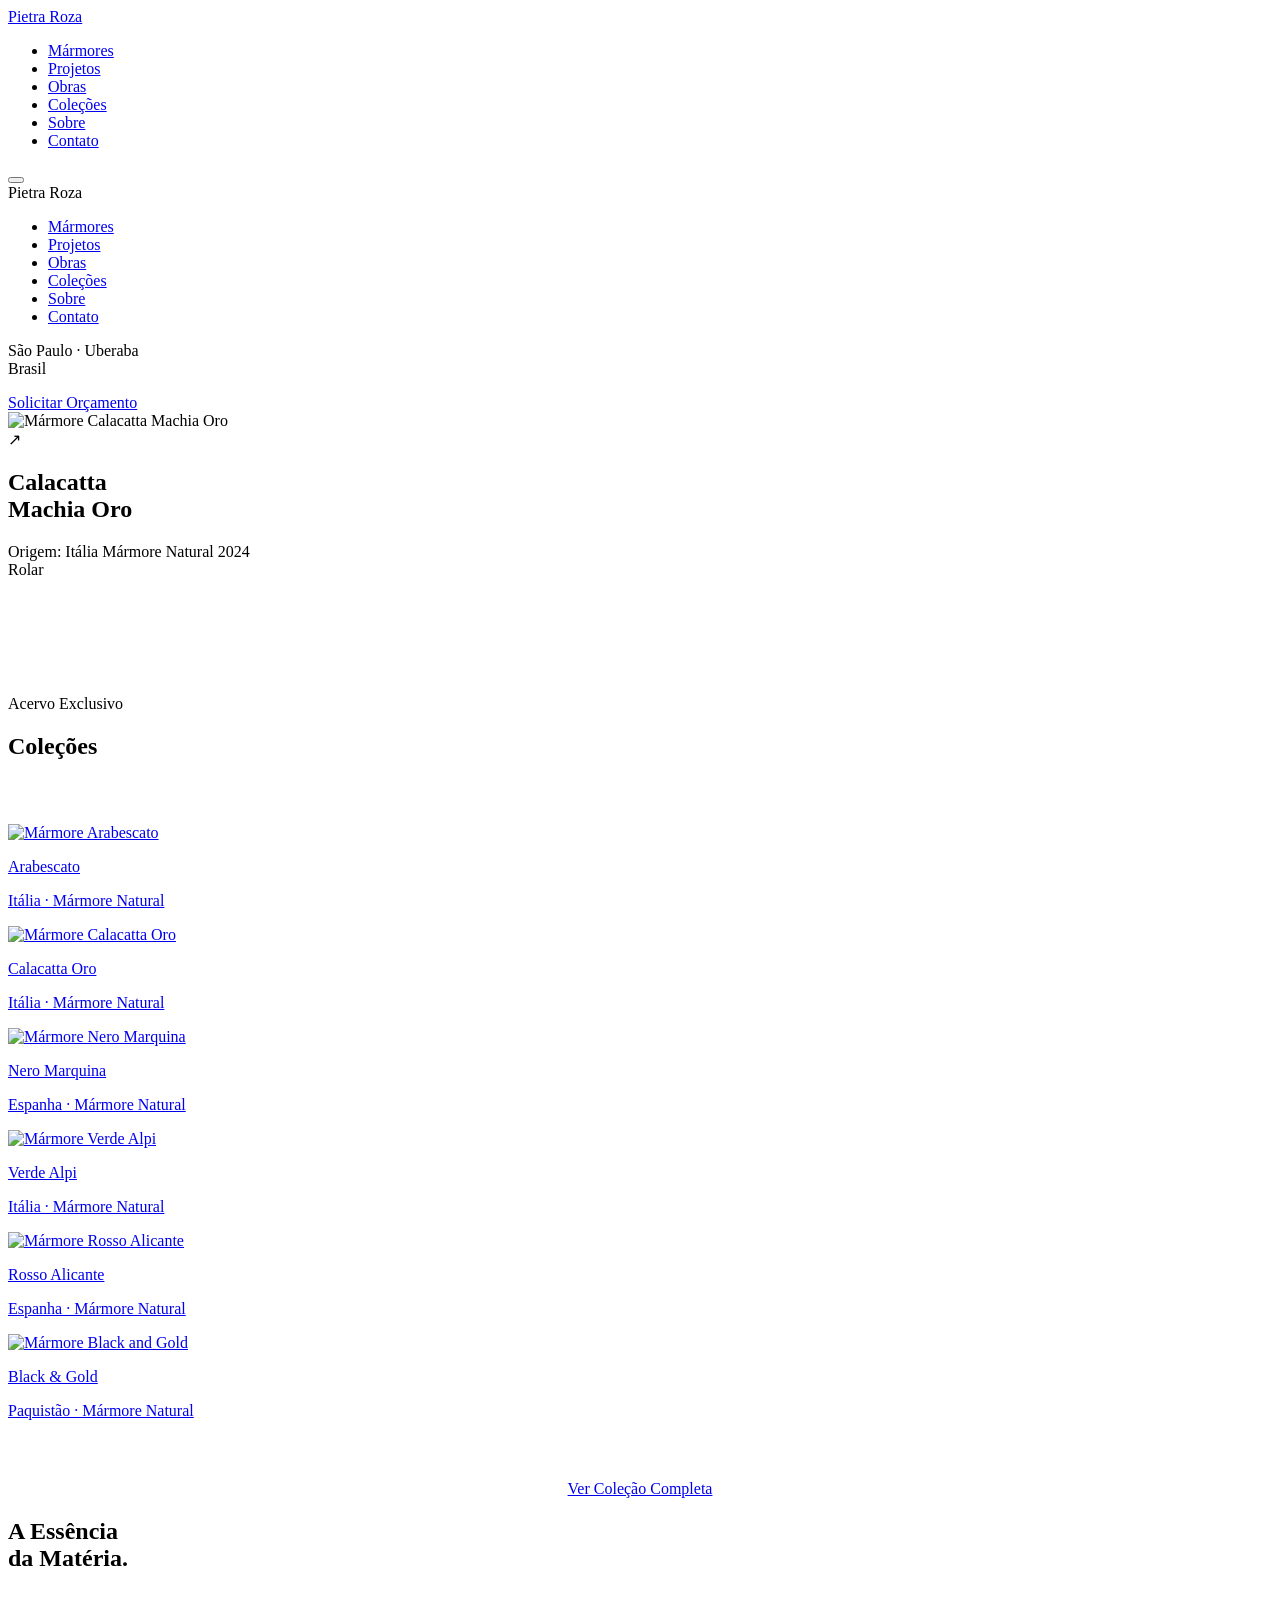
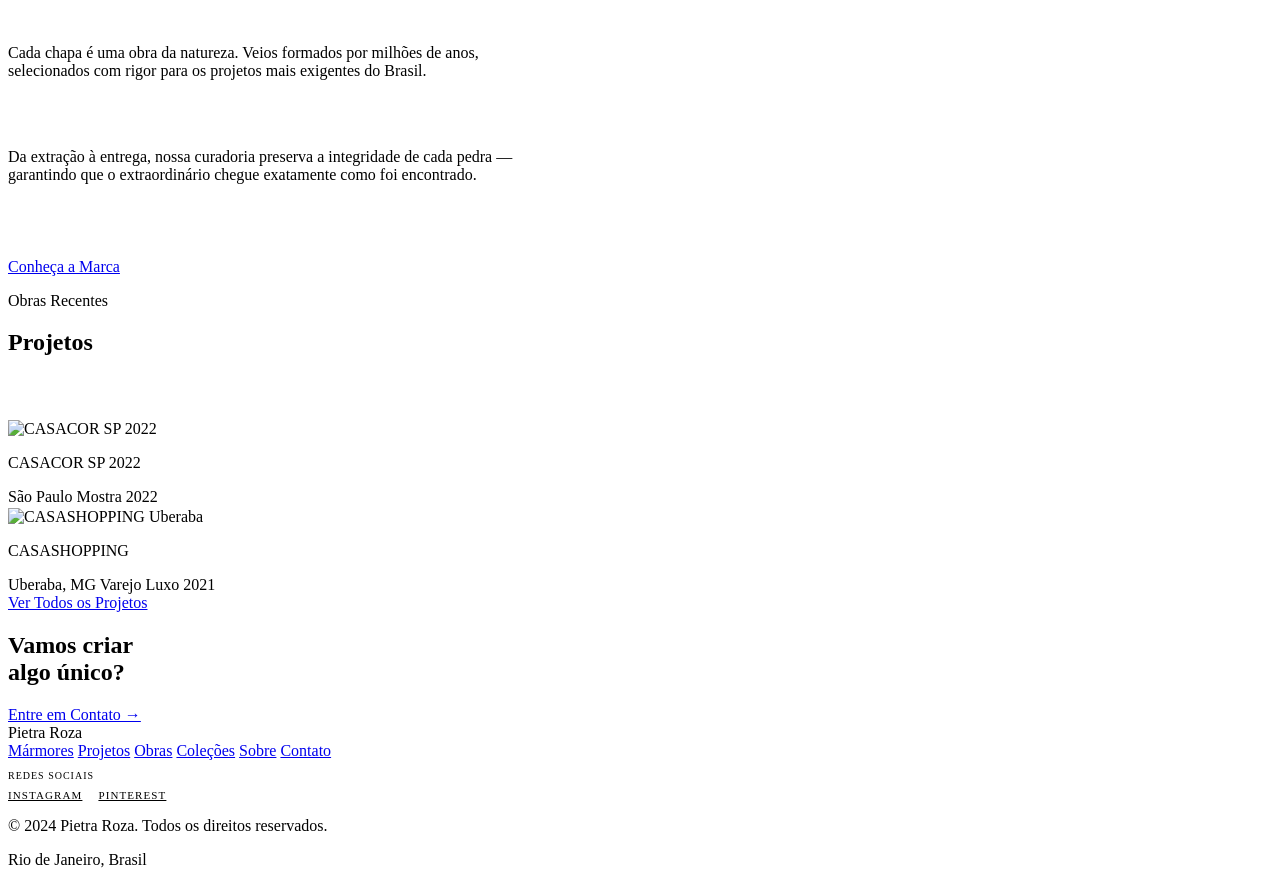
==== index.html @ 7c57fdf6 "Add files via upload" ====
<!DOCTYPE html>
<html lang="pt-BR">
<head>
  <meta charset="UTF-8">
  <meta name="viewport" content="width=device-width, initial-scale=1.0">
  <title>Pietra Roza — A Essência da Matéria</title>
  <meta name="description" content="Curadoria de mármores e pedras naturais de alto padrão para projetos arquitetônicos e de design de interiores.">
  <link rel="stylesheet" href="assets/css/style.css">
  <!-- Google Fonts -->
  <link rel="preconnect" href="https://fonts.googleapis.com">
  <link rel="preconnect" href="https://fonts.gstatic.com" crossorigin>
  <link href="https://fonts.googleapis.com/css2?family=Space+Grotesk:wght@300;400;500;600;700&family=Inter:wght@300;400;500;600&display=swap" rel="stylesheet">
</head>
<body>

<!-- Cursor personalizado -->
<div id="custom-cursor"></div>

<!-- Cortina de transição -->
<div id="page-curtain"></div>

<!-- ─── NAVEGAÇÃO ─── -->
<nav class="site-nav" id="main-nav">
  <a href="index.html" class="nav-logo" data-setting="site_name">Pietra Roza</a>
  <ul class="nav-links">
    <li><a href="galeria.html#marmores" class="active">Mármores</a></li>
    <li><a href="portfolio.html">Projetos</a></li>
    <li><a href="obras.html">Obras</a></li>
    <li><a href="galeria.html">Coleções</a></li>
    <li><a href="quem-somos.html">Sobre</a></li>
    <li><a href="contato.html">Contato</a></li>
  </ul>
  <button class="nav-toggle" aria-label="Menu"><span></span><span></span><span></span></button>
</nav>

<!-- Menu Mobile Lateral -->
<div class="mobile-menu-overlay"></div>
<div class="mobile-menu">
  <div class="mobile-menu-header"><span class="mobile-menu-logo" data-setting="site_name">Pietra Roza</span></div>
  <ul class="mobile-menu-links">
    <li><a href="material-category.html" class="active">Mármores</a></li>
    <li><a href="portfolio.html">Projetos</a></li>
    <li><a href="obras.html">Obras</a></li>
    <li><a href="galeria.html">Coleções</a></li>
    <li><a href="quem-somos.html">Sobre</a></li>
    <li><a href="contato.html">Contato</a></li>
  </ul>
  <div class="mobile-menu-accent"></div>
  <div class="mobile-menu-footer">
    <p>São Paulo · Uberaba<br>Brasil</p>
    <a href="contato.html" class="mobile-menu-cta">Solicitar Orçamento</a>
  </div>
</div>

<main>

  <!-- ─── HERO FULLSCREEN ─── -->
  <section class="hero-fullscreen">
    <div class="hero-bg">
      <img
        src="assets/img/home/calacatta oro.jpg"
        alt="Mármore Calacatta Machia Oro"
        loading="eager"
      >
    </div>

    <!-- Card flutuante estilo Mersi -->
    <div class="hero-project-card">
      <span class="hero-card-arrow">↗</span>
      <h1 class="hero-card-title" data-setting="hero_title">Calacatta<br>Machia Oro</h1>
      <div class="hero-card-meta">
        <span data-setting="hero_subtitle">Origem: Itália</span>
        <span>Mármore Natural</span>
        <span>2024</span>
      </div>
    </div>

    <div class="hero-scroll-hint">Rolar</div>
  </section>

  <!-- ─── SEÇÃO COLEÇÕES (Grid) ─── -->
  <section class="section" style="padding-top: 100px;">
    <div class="reveal">
      <p class="section-label">Acervo Exclusivo</p>
    </div>
    <h2 class="section-title reveal" data-delay="0.05">Coleções</h2>

    <div class="products-grid" style="margin-top: 64px;">

      <!-- Produto 1 -->
      <a href="material-category.html" class="product-card reveal" data-delay="0.1">
        <div class="product-card-img reveal-img">
          <img src="assets/img/home/Arabescato.webp" alt="Mármore Arabescato">
        </div>
        <div class="product-card-info">
          <p class="product-card-name">Arabescato</p>
          <p class="product-card-origin">Itália · Mármore Natural</p>
        </div>
      </a>

      <!-- Produto 2 -->
      <a href="material-category.html" class="product-card reveal" data-delay="0.2">
        <div class="product-card-img reveal-img">
          <img src="assets/img/home/calacatta oro.jpg" alt="Mármore Calacatta Oro">
        </div>
        <div class="product-card-info">
          <p class="product-card-name">Calacatta Oro</p>
          <p class="product-card-origin">Itália · Mármore Natural</p>
        </div>
      </a>

      <!-- Produto 3 -->
      <a href="material-category.html" class="product-card reveal" data-delay="0.3">
        <div class="product-card-img reveal-img">
          <img src="assets/img/home/NERO MARQUINA.jpg" alt="Mármore Nero Marquina">
        </div>
        <div class="product-card-info">
          <p class="product-card-name">Nero Marquina</p>
          <p class="product-card-origin">Espanha · Mármore Natural</p>
        </div>
      </a>

      <!-- Produto 4 -->
      <a href="material-category.html" class="product-card reveal" data-delay="0.1">
        <div class="product-card-img reveal-img">
          <img src="assets/img/home/verde alpi.jpg" alt="Mármore Verde Alpi">
        </div>
        <div class="product-card-info">
          <p class="product-card-name">Verde Alpi</p>
          <p class="product-card-origin">Itália · Mármore Natural</p>
        </div>
      </a>

      <!-- Produto 5 -->
      <a href="material-category.html" class="product-card reveal" data-delay="0.2">
        <div class="product-card-img reveal-img">
          <img src="assets/img/home/rosso alicante.webp" alt="Mármore Rosso Alicante">
        </div>
        <div class="product-card-info">
          <p class="product-card-name">Rosso Alicante</p>
          <p class="product-card-origin">Espanha · Mármore Natural</p>
        </div>
      </a>

      <!-- Produto 6 -->
      <a href="material-category.html" class="product-card reveal" data-delay="0.3">
        <div class="product-card-img reveal-img">
          <img src="assets/img/home/black & gold.jpg" alt="Mármore Black and Gold">
        </div>
        <div class="product-card-info">
          <p class="product-card-name">Black & Gold</p>
          <p class="product-card-origin">Paquistão · Mármore Natural</p>
        </div>
      </a>

    </div>

    <!-- Ver todos -->
    <div style="margin-top: 60px; text-align: center;" class="reveal">
      <a href="material-category.html" class="btn-outline">Ver Coleção Completa</a>
    </div>
  </section>

  <!-- ─── SEÇÃO EDITORIAL ─── -->
  <section class="editorial-section">
    <div class="reveal">
      <h2 class="editorial-headline">A Essência<br>da Matéria.</h2>
    </div>
    <div class="reveal d-2">
      <div class="editorial-body" data-setting="about_text" style="white-space: pre-line;">
        <p>
          Cada chapa é uma obra da natureza. Veios formados por milhões de anos,
          selecionados com rigor para os projetos mais exigentes do Brasil.
        </p>
        <p>
          Da extração à entrega, nossa curadoria preserva a integridade de cada pedra —
          garantindo que o extraordinário chegue exatamente como foi encontrado.
        </p>
      </div>
      <a href="quem-somos.html" class="btn-terracota" style="margin-top: 40px; display: inline-block;">Conheça a Marca</a>
    </div>
  </section>

  <!-- ─── PROJETOS RECENTES ─── -->
  <section class="section" style="padding-bottom: 0;">
    <div class="reveal">
      <p class="section-label">Obras Recentes</p>
    </div>
    <h2 class="section-title reveal" style="margin-bottom: 64px;" data-delay="0.05">Projetos</h2>
  </section>

  <!-- Projeto 1 — CASACOR -->
  <div class="project-list-item reveal">
    <div class="project-img-wrap">
      <img
        src="https://images.unsplash.com/photo-1600607687939-ce8a6c25118c?w=1400&q=85&fit=crop"
        alt="CASACOR SP 2022"
        style="aspect-ratio: 16/9; width: 100%; object-fit: cover;"
      >
      <div class="project-info-card">
        <p class="proj-name">CASACOR SP 2022</p>
        <div class="proj-meta">
          <span>São Paulo</span>
          <span>Mostra</span>
          <span>2022</span>
        </div>
      </div>
    </div>
  </div>

  <!-- Projeto 2 - CASASHOPPING -->
  <div class="project-list-item reveal" style="margin-top: 2px;">
    <div class="project-img-wrap">
      <img
        src="https://images.unsplash.com/photo-1600566752355-35792bedcfea?w=1400&q=85&fit=crop"
        alt="CASASHOPPING Uberaba"
        style="aspect-ratio: 16/9; width: 100%; object-fit: cover;"
      >
      <div class="project-info-card" style="left: auto; right: 40px;">
        <p class="proj-name">CASASHOPPING</p>
        <div class="proj-meta">
          <span>Uberaba, MG</span>
          <span>Varejo Luxo</span>
          <span>2021</span>
        </div>
      </div>
    </div>
  </div>

  <div style="padding: 60px var(--gutter);" class="reveal">
    <a href="portfolio.html" class="btn-outline">Ver Todos os Projetos</a>
  </div>

  <!-- ─── CTA FINAL ─── -->
  <section class="cta-section">
    <h2 class="cta-title">Vamos criar<br>algo único?</h2>
    <a href="contato.html" class="cta-link">Entre em Contato →</a>
  </section>

</main>

<!-- ─── RODAPÉ ─── -->
<footer class="site-footer">
  <div class="footer-inner">
    <div class="footer-logo" data-setting="site_name">Pietra Roza</div>
    <nav class="footer-nav">
      <a href="galeria.html#marmores">Mármores</a>
      <a href="portfolio.html">Projetos</a>
      <a href="obras.html">Obras</a>
      <a href="galeria.html">Coleções</a>
      <a href="quem-somos.html">Sobre</a>
      <a href="contato.html">Contato</a>
    </nav>
    <div>
      <p style="font-size:10px; letter-spacing:0.1em; text-transform:uppercase; color: var(--text-secondary); margin-bottom: 8px;">Redes Sociais</p>
      <div style="display:flex; gap: 16px;">
        <a href="#" style="font-size:11px; text-transform:uppercase; letter-spacing:0.1em; color: var(--text-secondary);">Instagram</a>
        <a href="#" style="font-size:11px; text-transform:uppercase; letter-spacing:0.1em; color: var(--text-secondary);">Pinterest</a>
      </div>
    </div>
  </div>
  <div class="footer-bottom">
    <p class="footer-copy">© 2024 <span data-setting="site_name">Pietra Roza</span>. <span data-setting="footer_text">Todos os direitos reservados.</span></p>
    <p class="footer-copy" data-setting="address">Rio de Janeiro, Brasil</p>
  </div>
</footer>

<!-- CDN Scripts -->
<script src="https://unpkg.com/lenis@1.1.18/dist/lenis.min.js"></script>
<script src="https://unpkg.com/gsap@3.12.5/dist/gsap.min.js"></script>
<script src="https://unpkg.com/gsap@3.12.5/dist/ScrollTrigger.min.js"></script>
<script src="https://unpkg.com/split-type"></script>
<script src="assets/js/main.js"></script>
<script type="module" src="assets/js/settings.js"></script>
</body>
</html>
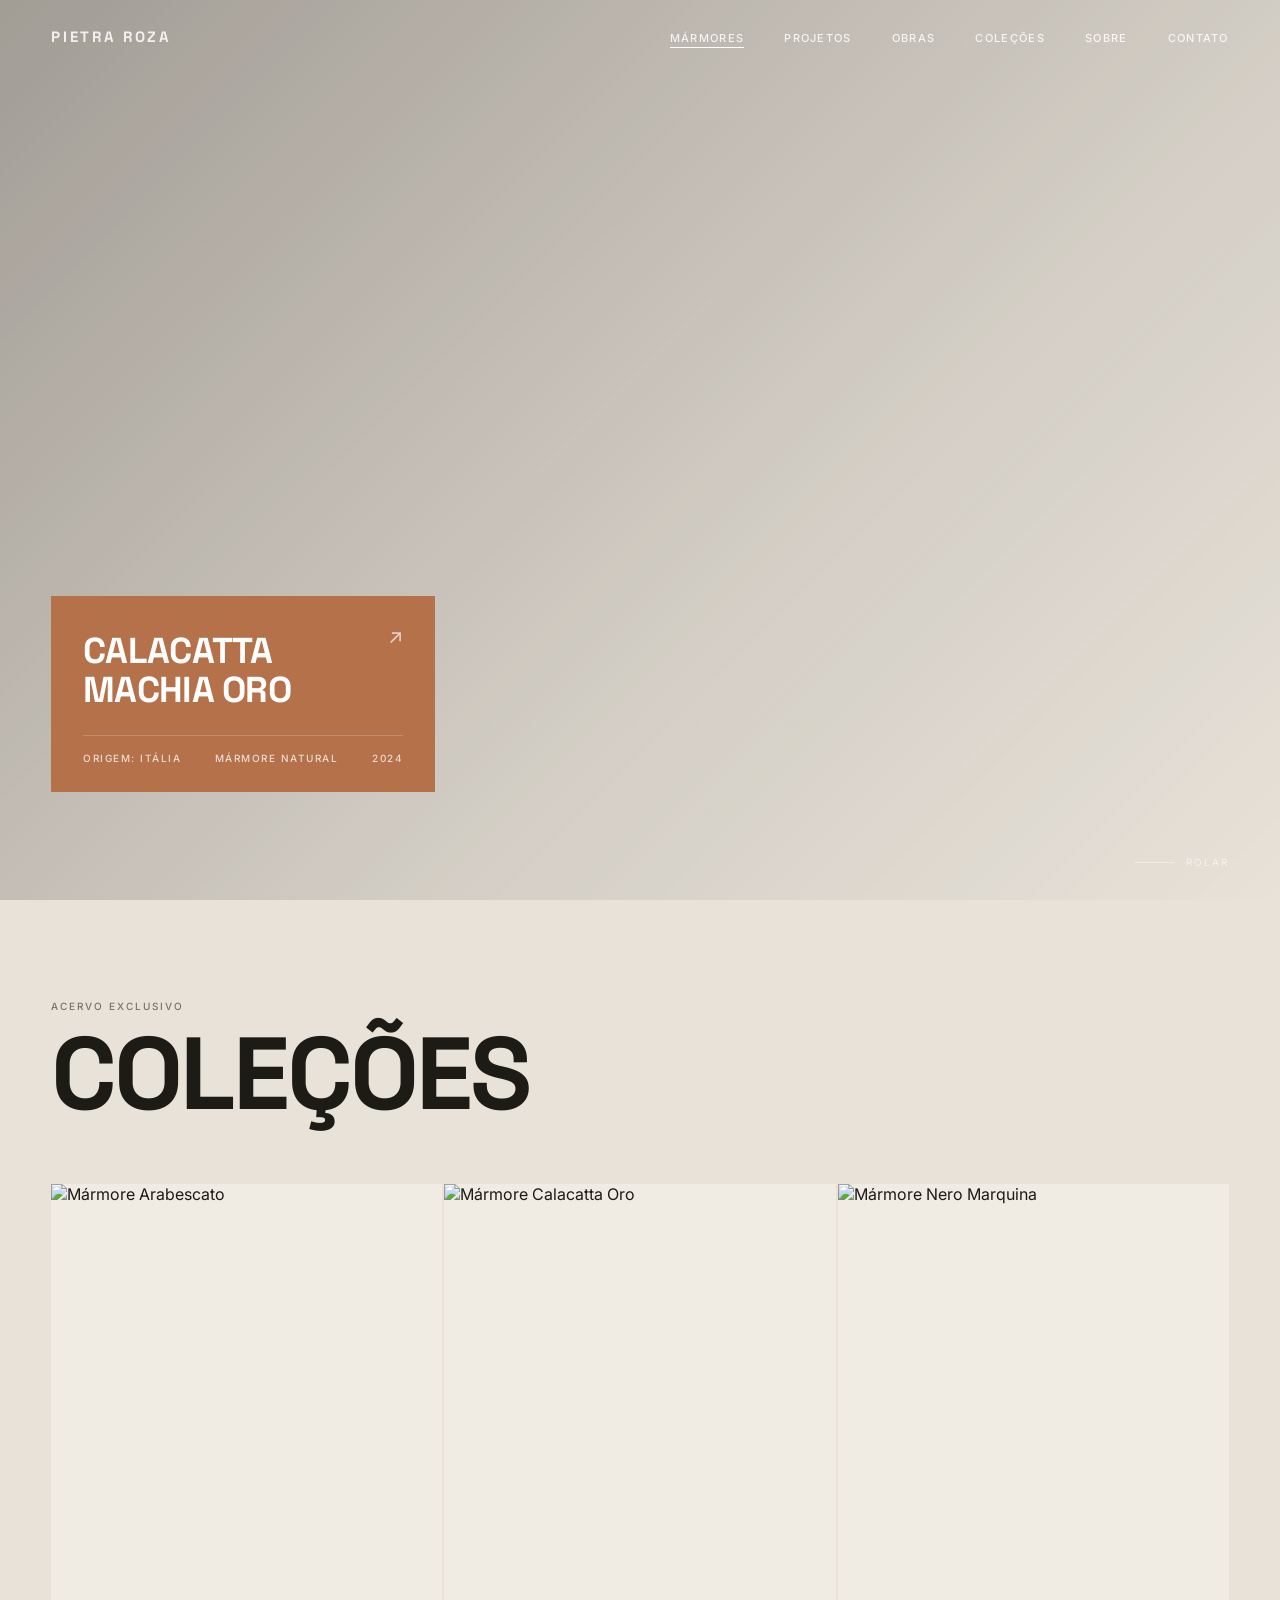
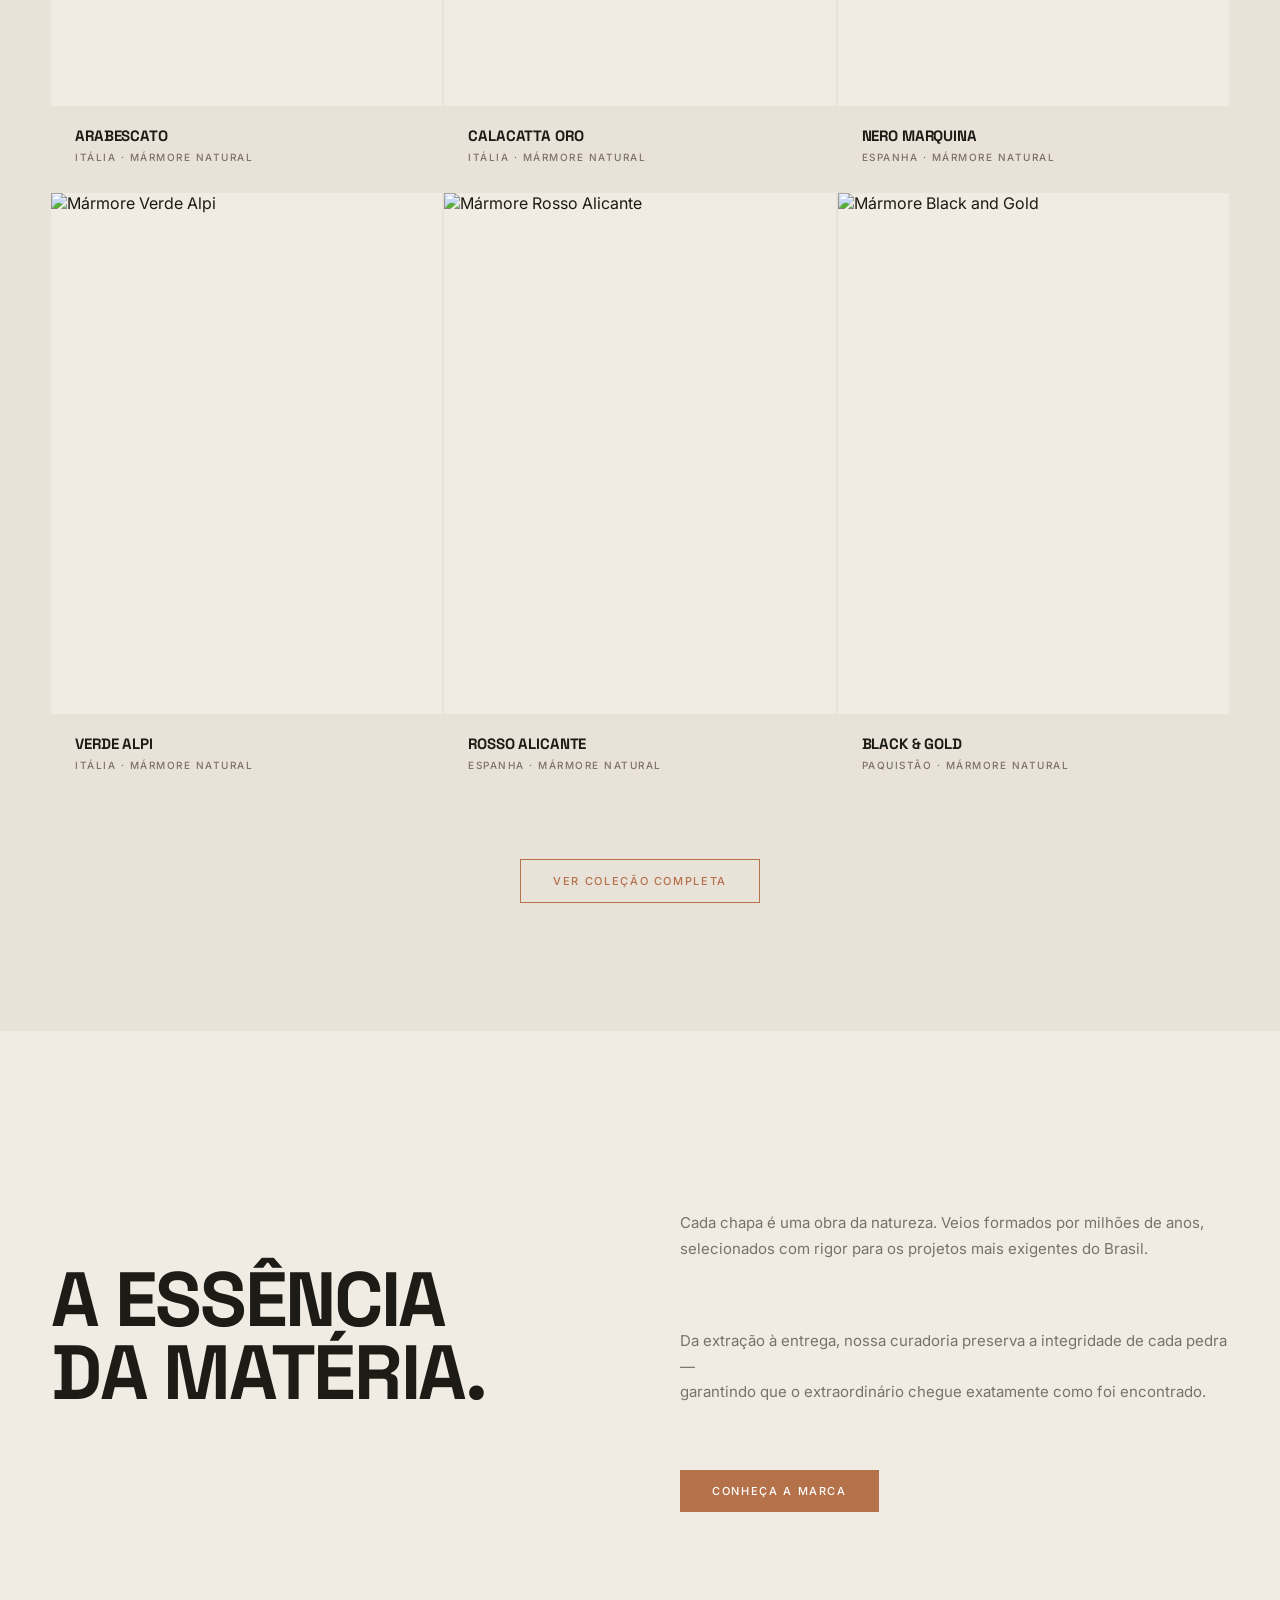
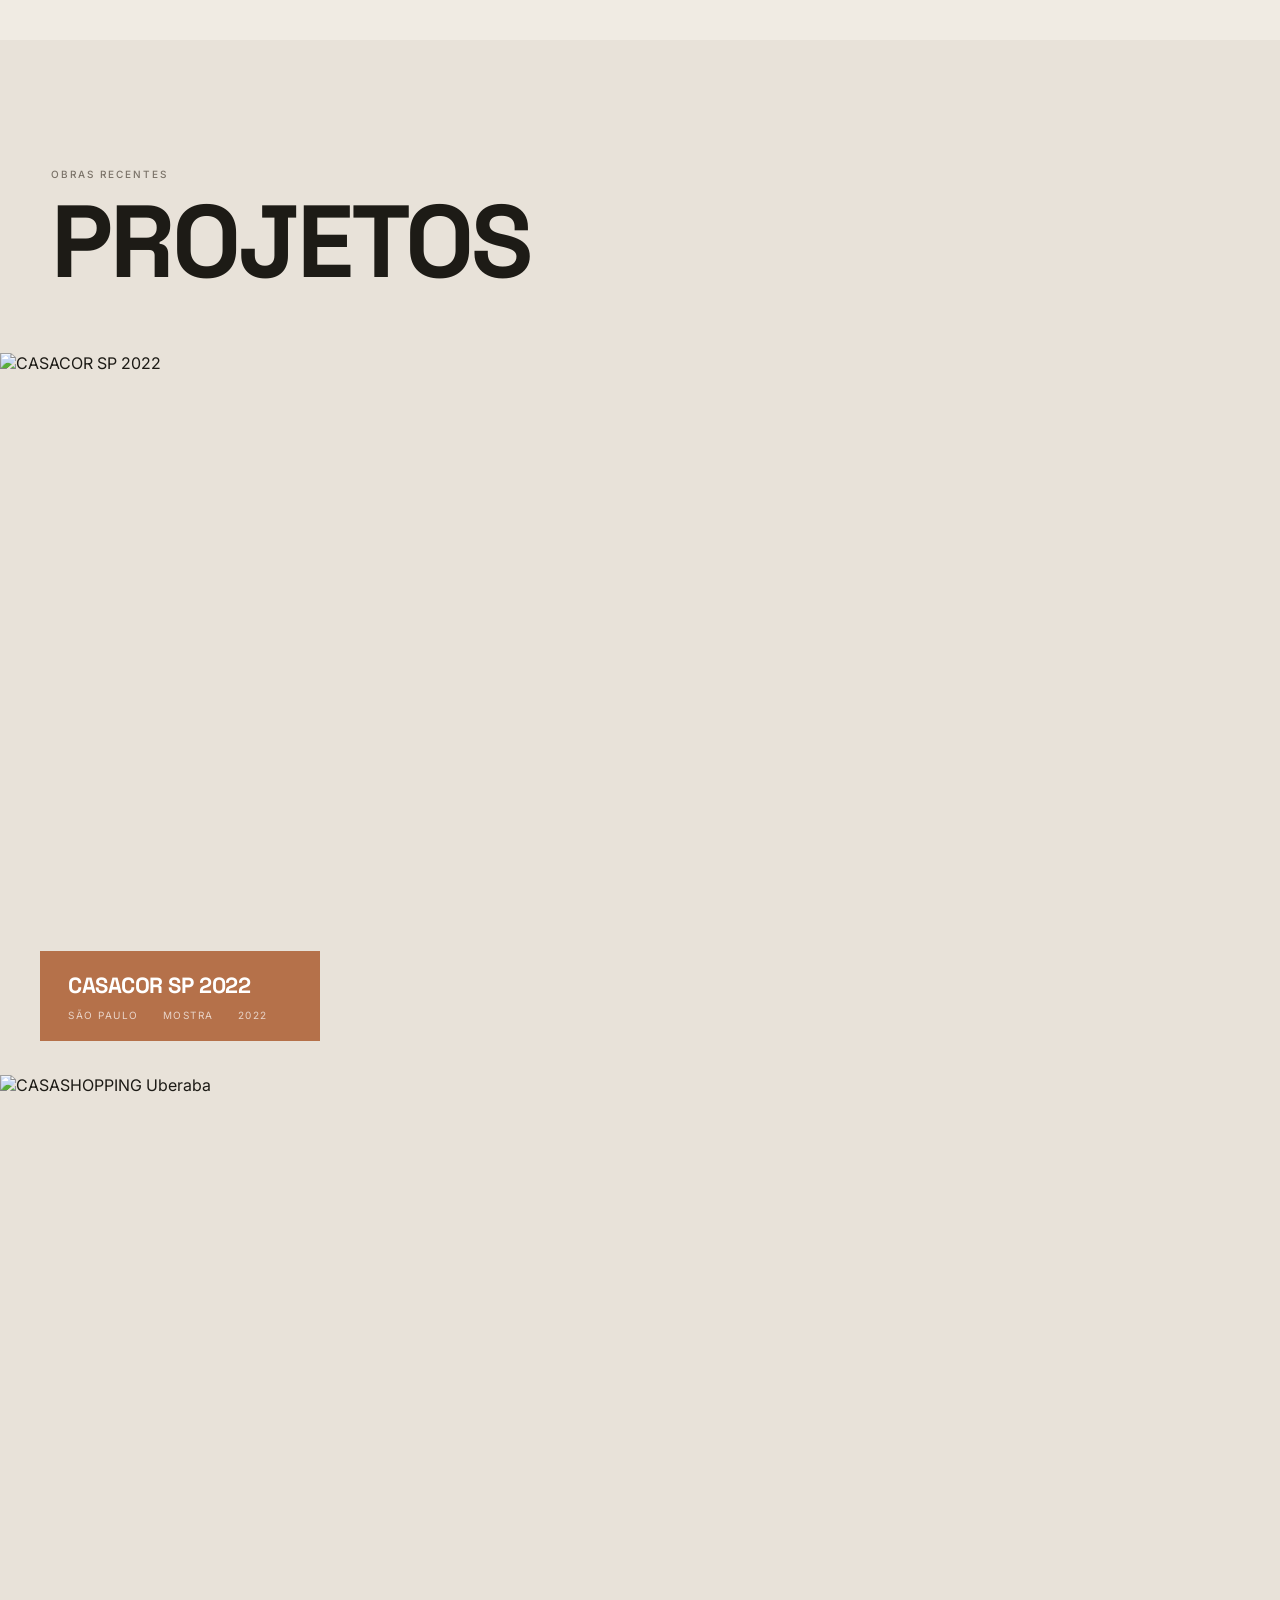
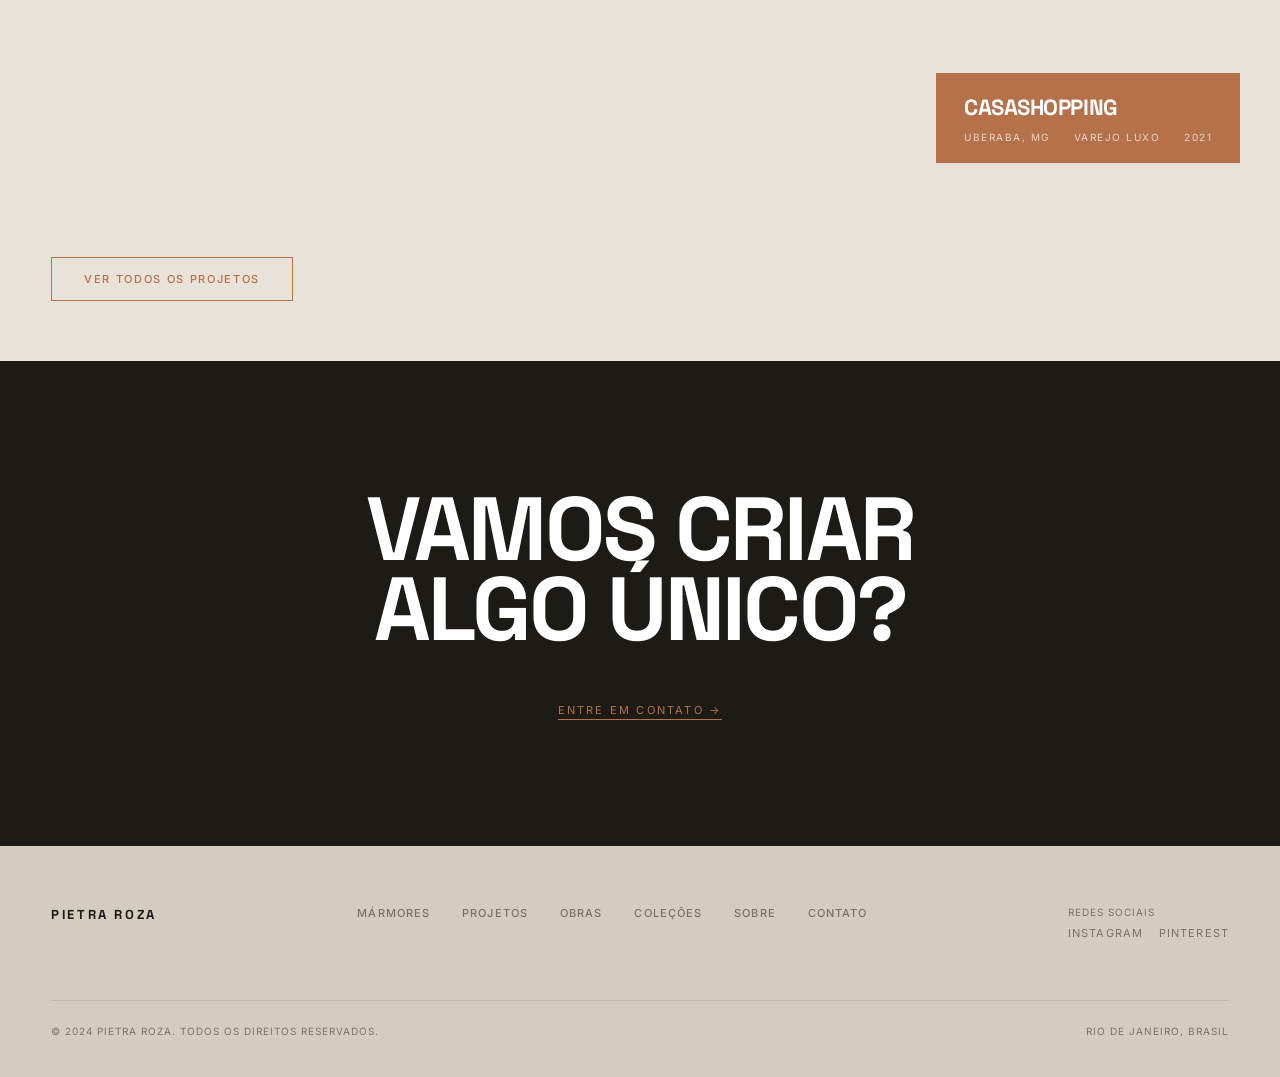
==== commit b550bcc6: "Update index.html" ====
--- a/index.html
+++ b/index.html
@@ -1,277 +1,277 @@
-<!DOCTYPE html>
-<html lang="pt-BR">
-<head>
-  <meta charset="UTF-8">
-  <meta name="viewport" content="width=device-width, initial-scale=1.0">
-  <title>Pietra Roza — A Essência da Matéria</title>
-  <meta name="description" content="Curadoria de mármores e pedras naturais de alto padrão para projetos arquitetônicos e de design de interiores.">
-  <link rel="stylesheet" href="assets/css/style.css">
-  <!-- Google Fonts -->
-  <link rel="preconnect" href="https://fonts.googleapis.com">
-  <link rel="preconnect" href="https://fonts.gstatic.com" crossorigin>
-  <link href="https://fonts.googleapis.com/css2?family=Space+Grotesk:wght@300;400;500;600;700&family=Inter:wght@300;400;500;600&display=swap" rel="stylesheet">
-</head>
-<body>
-
-<!-- Cursor personalizado -->
-<div id="custom-cursor"></div>
-
-<!-- Cortina de transição -->
-<div id="page-curtain"></div>
-
-<!-- ─── NAVEGAÇÃO ─── -->
-<nav class="site-nav" id="main-nav">
-  <a href="index.html" class="nav-logo" data-setting="site_name">Pietra Roza</a>
-  <ul class="nav-links">
-    <li><a href="galeria.html#marmores" class="active">Mármores</a></li>
-    <li><a href="portfolio.html">Projetos</a></li>
-    <li><a href="obras.html">Obras</a></li>
-    <li><a href="galeria.html">Coleções</a></li>
-    <li><a href="quem-somos.html">Sobre</a></li>
-    <li><a href="contato.html">Contato</a></li>
-  </ul>
-  <button class="nav-toggle" aria-label="Menu"><span></span><span></span><span></span></button>
-</nav>
-
-<!-- Menu Mobile Lateral -->
-<div class="mobile-menu-overlay"></div>
-<div class="mobile-menu">
-  <div class="mobile-menu-header"><span class="mobile-menu-logo" data-setting="site_name">Pietra Roza</span></div>
-  <ul class="mobile-menu-links">
-    <li><a href="material-category.html" class="active">Mármores</a></li>
-    <li><a href="portfolio.html">Projetos</a></li>
-    <li><a href="obras.html">Obras</a></li>
-    <li><a href="galeria.html">Coleções</a></li>
-    <li><a href="quem-somos.html">Sobre</a></li>
-    <li><a href="contato.html">Contato</a></li>
-  </ul>
-  <div class="mobile-menu-accent"></div>
-  <div class="mobile-menu-footer">
-    <p>São Paulo · Uberaba<br>Brasil</p>
-    <a href="contato.html" class="mobile-menu-cta">Solicitar Orçamento</a>
-  </div>
-</div>
-
-<main>
-
-  <!-- ─── HERO FULLSCREEN ─── -->
-  <section class="hero-fullscreen">
-    <div class="hero-bg">
-      <img
-        src="assets/img/home/calacatta oro.jpg"
-        alt="Mármore Calacatta Machia Oro"
-        loading="eager"
-      >
-    </div>
-
-    <!-- Card flutuante estilo Mersi -->
-    <div class="hero-project-card">
-      <span class="hero-card-arrow">↗</span>
-      <h1 class="hero-card-title" data-setting="hero_title">Calacatta<br>Machia Oro</h1>
-      <div class="hero-card-meta">
-        <span data-setting="hero_subtitle">Origem: Itália</span>
-        <span>Mármore Natural</span>
-        <span>2024</span>
-      </div>
-    </div>
-
-    <div class="hero-scroll-hint">Rolar</div>
-  </section>
-
-  <!-- ─── SEÇÃO COLEÇÕES (Grid) ─── -->
-  <section class="section" style="padding-top: 100px;">
-    <div class="reveal">
-      <p class="section-label">Acervo Exclusivo</p>
-    </div>
-    <h2 class="section-title reveal" data-delay="0.05">Coleções</h2>
-
-    <div class="products-grid" style="margin-top: 64px;">
-
-      <!-- Produto 1 -->
-      <a href="material-category.html" class="product-card reveal" data-delay="0.1">
-        <div class="product-card-img reveal-img">
-          <img src="assets/img/home/Arabescato.webp" alt="Mármore Arabescato">
-        </div>
-        <div class="product-card-info">
-          <p class="product-card-name">Arabescato</p>
-          <p class="product-card-origin">Itália · Mármore Natural</p>
-        </div>
-      </a>
-
-      <!-- Produto 2 -->
-      <a href="material-category.html" class="product-card reveal" data-delay="0.2">
-        <div class="product-card-img reveal-img">
-          <img src="assets/img/home/calacatta oro.jpg" alt="Mármore Calacatta Oro">
-        </div>
-        <div class="product-card-info">
-          <p class="product-card-name">Calacatta Oro</p>
-          <p class="product-card-origin">Itália · Mármore Natural</p>
-        </div>
-      </a>
-
-      <!-- Produto 3 -->
-      <a href="material-category.html" class="product-card reveal" data-delay="0.3">
-        <div class="product-card-img reveal-img">
-          <img src="assets/img/home/NERO MARQUINA.jpg" alt="Mármore Nero Marquina">
-        </div>
-        <div class="product-card-info">
-          <p class="product-card-name">Nero Marquina</p>
-          <p class="product-card-origin">Espanha · Mármore Natural</p>
-        </div>
-      </a>
-
-      <!-- Produto 4 -->
-      <a href="material-category.html" class="product-card reveal" data-delay="0.1">
-        <div class="product-card-img reveal-img">
-          <img src="assets/img/home/verde alpi.jpg" alt="Mármore Verde Alpi">
-        </div>
-        <div class="product-card-info">
-          <p class="product-card-name">Verde Alpi</p>
-          <p class="product-card-origin">Itália · Mármore Natural</p>
-        </div>
-      </a>
-
-      <!-- Produto 5 -->
-      <a href="material-category.html" class="product-card reveal" data-delay="0.2">
-        <div class="product-card-img reveal-img">
-          <img src="assets/img/home/rosso alicante.webp" alt="Mármore Rosso Alicante">
-        </div>
-        <div class="product-card-info">
-          <p class="product-card-name">Rosso Alicante</p>
-          <p class="product-card-origin">Espanha · Mármore Natural</p>
-        </div>
-      </a>
-
-      <!-- Produto 6 -->
-      <a href="material-category.html" class="product-card reveal" data-delay="0.3">
-        <div class="product-card-img reveal-img">
-          <img src="assets/img/home/black & gold.jpg" alt="Mármore Black and Gold">
-        </div>
-        <div class="product-card-info">
-          <p class="product-card-name">Black & Gold</p>
-          <p class="product-card-origin">Paquistão · Mármore Natural</p>
-        </div>
-      </a>
-
-    </div>
-
-    <!-- Ver todos -->
-    <div style="margin-top: 60px; text-align: center;" class="reveal">
-      <a href="material-category.html" class="btn-outline">Ver Coleção Completa</a>
-    </div>
-  </section>
-
-  <!-- ─── SEÇÃO EDITORIAL ─── -->
-  <section class="editorial-section">
-    <div class="reveal">
-      <h2 class="editorial-headline">A Essência<br>da Matéria.</h2>
-    </div>
-    <div class="reveal d-2">
-      <div class="editorial-body" data-setting="about_text" style="white-space: pre-line;">
-        <p>
-          Cada chapa é uma obra da natureza. Veios formados por milhões de anos,
-          selecionados com rigor para os projetos mais exigentes do Brasil.
-        </p>
-        <p>
-          Da extração à entrega, nossa curadoria preserva a integridade de cada pedra —
-          garantindo que o extraordinário chegue exatamente como foi encontrado.
-        </p>
-      </div>
-      <a href="quem-somos.html" class="btn-terracota" style="margin-top: 40px; display: inline-block;">Conheça a Marca</a>
-    </div>
-  </section>
-
-  <!-- ─── PROJETOS RECENTES ─── -->
-  <section class="section" style="padding-bottom: 0;">
-    <div class="reveal">
-      <p class="section-label">Obras Recentes</p>
-    </div>
-    <h2 class="section-title reveal" style="margin-bottom: 64px;" data-delay="0.05">Projetos</h2>
-  </section>
-
-  <!-- Projeto 1 — CASACOR -->
-  <div class="project-list-item reveal">
-    <div class="project-img-wrap">
-      <img
-        src="https://images.unsplash.com/photo-1600607687939-ce8a6c25118c?w=1400&q=85&fit=crop"
-        alt="CASACOR SP 2022"
-        style="aspect-ratio: 16/9; width: 100%; object-fit: cover;"
-      >
-      <div class="project-info-card">
-        <p class="proj-name">CASACOR SP 2022</p>
-        <div class="proj-meta">
-          <span>São Paulo</span>
-          <span>Mostra</span>
-          <span>2022</span>
-        </div>
-      </div>
-    </div>
-  </div>
-
-  <!-- Projeto 2 - CASASHOPPING -->
-  <div class="project-list-item reveal" style="margin-top: 2px;">
-    <div class="project-img-wrap">
-      <img
-        src="https://images.unsplash.com/photo-1600566752355-35792bedcfea?w=1400&q=85&fit=crop"
-        alt="CASASHOPPING Uberaba"
-        style="aspect-ratio: 16/9; width: 100%; object-fit: cover;"
-      >
-      <div class="project-info-card" style="left: auto; right: 40px;">
-        <p class="proj-name">CASASHOPPING</p>
-        <div class="proj-meta">
-          <span>Uberaba, MG</span>
-          <span>Varejo Luxo</span>
-          <span>2021</span>
-        </div>
-      </div>
-    </div>
-  </div>
-
-  <div style="padding: 60px var(--gutter);" class="reveal">
-    <a href="portfolio.html" class="btn-outline">Ver Todos os Projetos</a>
-  </div>
-
-  <!-- ─── CTA FINAL ─── -->
-  <section class="cta-section">
-    <h2 class="cta-title">Vamos criar<br>algo único?</h2>
-    <a href="contato.html" class="cta-link">Entre em Contato →</a>
-  </section>
-
-</main>
-
-<!-- ─── RODAPÉ ─── -->
-<footer class="site-footer">
-  <div class="footer-inner">
-    <div class="footer-logo" data-setting="site_name">Pietra Roza</div>
-    <nav class="footer-nav">
-      <a href="galeria.html#marmores">Mármores</a>
-      <a href="portfolio.html">Projetos</a>
-      <a href="obras.html">Obras</a>
-      <a href="galeria.html">Coleções</a>
-      <a href="quem-somos.html">Sobre</a>
-      <a href="contato.html">Contato</a>
-    </nav>
-    <div>
-      <p style="font-size:10px; letter-spacing:0.1em; text-transform:uppercase; color: var(--text-secondary); margin-bottom: 8px;">Redes Sociais</p>
-      <div style="display:flex; gap: 16px;">
-        <a href="#" style="font-size:11px; text-transform:uppercase; letter-spacing:0.1em; color: var(--text-secondary);">Instagram</a>
-        <a href="#" style="font-size:11px; text-transform:uppercase; letter-spacing:0.1em; color: var(--text-secondary);">Pinterest</a>
-      </div>
-    </div>
-  </div>
-  <div class="footer-bottom">
-    <p class="footer-copy">© 2024 <span data-setting="site_name">Pietra Roza</span>. <span data-setting="footer_text">Todos os direitos reservados.</span></p>
-    <p class="footer-copy" data-setting="address">Rio de Janeiro, Brasil</p>
-  </div>
-</footer>
-
-<!-- CDN Scripts -->
-<script src="https://unpkg.com/lenis@1.1.18/dist/lenis.min.js"></script>
-<script src="https://unpkg.com/gsap@3.12.5/dist/gsap.min.js"></script>
-<script src="https://unpkg.com/gsap@3.12.5/dist/ScrollTrigger.min.js"></script>
-<script src="https://unpkg.com/split-type"></script>
-<script src="assets/js/main.js"></script>
-<script type="module" src="assets/js/settings.js"></script>
-</body>
-</html>
-
+<!DOCTYPE html>
+<html lang="pt-BR">
+<head>
+  <meta charset="UTF-8">
+  <meta name="viewport" content="width=device-width, initial-scale=1.0">
+  <title>Pietra Roza — A Essência da Matéria</title>
+  <meta name="description" content="Curadoria de mármores e pedras naturais de alto padrão para projetos arquitetônicos e de design de interiores.">
+  <link rel="stylesheet" href="assets/css/style.css">
+  <!-- Google Fonts -->
+  <link rel="preconnect" href="https://fonts.googleapis.com">
+  <link rel="preconnect" href="https://fonts.gstatic.com" crossorigin>
+  <link href="https://fonts.googleapis.com/css2?family=Space+Grotesk:wght@300;400;500;600;700&family=Inter:wght@300;400;500;600&display=swap" rel="stylesheet">
+</head>
+<body>
+
+<!-- Cursor personalizado -->
+<div id="custom-cursor"></div>
+
+<!-- Cortina de transição -->
+<div id="page-curtain"></div>
+
+<!-- ─── NAVEGAÇÃO ─── -->
+<nav class="site-nav" id="main-nav">
+  <a href="index.html" class="nav-logo" data-setting="site_name">Pietra Roza</a>
+  <ul class="nav-links">
+    <li><a href="galeria.html#marmores" class="active">Mármores</a></li>
+    <li><a href="portfolio.html">Projetos</a></li>
+    <li><a href="obras.html">Obras</a></li>
+    <li><a href="galeria.html">Coleções</a></li>
+    <li><a href="quem-somos.html">Sobre</a></li>
+    <li><a href="contato.html">Contato</a></li>
+  </ul>
+  <button class="nav-toggle" aria-label="Menu"><span></span><span></span><span></span></button>
+</nav>
+
+<!-- Menu Mobile Lateral -->
+<div class="mobile-menu-overlay"></div>
+<div class="mobile-menu">
+  <div class="mobile-menu-header"><span class="mobile-menu-logo" data-setting="site_name">Pietra Roza</span></div>
+  <ul class="mobile-menu-links">
+    <li><a href="material-category.html" class="active">Mármores</a></li>
+    <li><a href="portfolio.html">Projetos</a></li>
+    <li><a href="obras.html">Obras</a></li>
+    <li><a href="galeria.html">Coleções</a></li>
+    <li><a href="quem-somos.html">Sobre</a></li>
+    <li><a href="contato.html">Contato</a></li>
+  </ul>
+  <div class="mobile-menu-accent"></div>
+  <div class="mobile-menu-footer">
+    <p>São Paulo · Uberaba<br>Brasil</p>
+    <a href="contato.html" class="mobile-menu-cta">Solicitar Orçamento</a>
+  </div>
+</div>
+
+<main>
+
+  <!-- ─── HERO FULLSCREEN ─── -->
+  <section class="hero-fullscreen">
+    <div class="hero-bg">
+      <img
+        src="/assets/img/home/calacatta oro.jpg"
+        alt="Mármore Calacatta Machia Oro"
+        loading="eager"
+      >
+    </div>
+
+    <!-- Card flutuante estilo Mersi -->
+    <div class="hero-project-card">
+      <span class="hero-card-arrow">↗</span>
+      <h1 class="hero-card-title" data-setting="hero_title">Calacatta<br>Machia Oro</h1>
+      <div class="hero-card-meta">
+        <span data-setting="hero_subtitle">Origem: Itália</span>
+        <span>Mármore Natural</span>
+        <span>2024</span>
+      </div>
+    </div>
+
+    <div class="hero-scroll-hint">Rolar</div>
+  </section>
+
+  <!-- ─── SEÇÃO COLEÇÕES (Grid) ─── -->
+  <section class="section" style="padding-top: 100px;">
+    <div class="reveal">
+      <p class="section-label">Acervo Exclusivo</p>
+    </div>
+    <h2 class="section-title reveal" data-delay="0.05">Coleções</h2>
+
+    <div class="products-grid" style="margin-top: 64px;">
+
+      <!-- Produto 1 -->
+      <a href="material-category.html" class="product-card reveal" data-delay="0.1">
+        <div class="product-card-img reveal-img">
+          <img src="assets/img/home/Arabescato.webp" alt="Mármore Arabescato">
+        </div>
+        <div class="product-card-info">
+          <p class="product-card-name">Arabescato</p>
+          <p class="product-card-origin">Itália · Mármore Natural</p>
+        </div>
+      </a>
+
+      <!-- Produto 2 -->
+      <a href="material-category.html" class="product-card reveal" data-delay="0.2">
+        <div class="product-card-img reveal-img">
+          <img src="assets/img/home/calacatta oro.jpg" alt="Mármore Calacatta Oro">
+        </div>
+        <div class="product-card-info">
+          <p class="product-card-name">Calacatta Oro</p>
+          <p class="product-card-origin">Itália · Mármore Natural</p>
+        </div>
+      </a>
+
+      <!-- Produto 3 -->
+      <a href="material-category.html" class="product-card reveal" data-delay="0.3">
+        <div class="product-card-img reveal-img">
+          <img src="assets/img/home/NERO MARQUINA.jpg" alt="Mármore Nero Marquina">
+        </div>
+        <div class="product-card-info">
+          <p class="product-card-name">Nero Marquina</p>
+          <p class="product-card-origin">Espanha · Mármore Natural</p>
+        </div>
+      </a>
+
+      <!-- Produto 4 -->
+      <a href="material-category.html" class="product-card reveal" data-delay="0.1">
+        <div class="product-card-img reveal-img">
+          <img src="assets/img/home/verde alpi.jpg" alt="Mármore Verde Alpi">
+        </div>
+        <div class="product-card-info">
+          <p class="product-card-name">Verde Alpi</p>
+          <p class="product-card-origin">Itália · Mármore Natural</p>
+        </div>
+      </a>
+
+      <!-- Produto 5 -->
+      <a href="material-category.html" class="product-card reveal" data-delay="0.2">
+        <div class="product-card-img reveal-img">
+          <img src="assets/img/home/rosso alicante.webp" alt="Mármore Rosso Alicante">
+        </div>
+        <div class="product-card-info">
+          <p class="product-card-name">Rosso Alicante</p>
+          <p class="product-card-origin">Espanha · Mármore Natural</p>
+        </div>
+      </a>
+
+      <!-- Produto 6 -->
+      <a href="material-category.html" class="product-card reveal" data-delay="0.3">
+        <div class="product-card-img reveal-img">
+          <img src="assets/img/home/black & gold.jpg" alt="Mármore Black and Gold">
+        </div>
+        <div class="product-card-info">
+          <p class="product-card-name">Black & Gold</p>
+          <p class="product-card-origin">Paquistão · Mármore Natural</p>
+        </div>
+      </a>
+
+    </div>
+
+    <!-- Ver todos -->
+    <div style="margin-top: 60px; text-align: center;" class="reveal">
+      <a href="material-category.html" class="btn-outline">Ver Coleção Completa</a>
+    </div>
+  </section>
+
+  <!-- ─── SEÇÃO EDITORIAL ─── -->
+  <section class="editorial-section">
+    <div class="reveal">
+      <h2 class="editorial-headline">A Essência<br>da Matéria.</h2>
+    </div>
+    <div class="reveal d-2">
+      <div class="editorial-body" data-setting="about_text" style="white-space: pre-line;">
+        <p>
+          Cada chapa é uma obra da natureza. Veios formados por milhões de anos,
+          selecionados com rigor para os projetos mais exigentes do Brasil.
+        </p>
+        <p>
+          Da extração à entrega, nossa curadoria preserva a integridade de cada pedra —
+          garantindo que o extraordinário chegue exatamente como foi encontrado.
+        </p>
+      </div>
+      <a href="quem-somos.html" class="btn-terracota" style="margin-top: 40px; display: inline-block;">Conheça a Marca</a>
+    </div>
+  </section>
+
+  <!-- ─── PROJETOS RECENTES ─── -->
+  <section class="section" style="padding-bottom: 0;">
+    <div class="reveal">
+      <p class="section-label">Obras Recentes</p>
+    </div>
+    <h2 class="section-title reveal" style="margin-bottom: 64px;" data-delay="0.05">Projetos</h2>
+  </section>
+
+  <!-- Projeto 1 — CASACOR -->
+  <div class="project-list-item reveal">
+    <div class="project-img-wrap">
+      <img
+        src="https://images.unsplash.com/photo-1600607687939-ce8a6c25118c?w=1400&q=85&fit=crop"
+        alt="CASACOR SP 2022"
+        style="aspect-ratio: 16/9; width: 100%; object-fit: cover;"
+      >
+      <div class="project-info-card">
+        <p class="proj-name">CASACOR SP 2022</p>
+        <div class="proj-meta">
+          <span>São Paulo</span>
+          <span>Mostra</span>
+          <span>2022</span>
+        </div>
+      </div>
+    </div>
+  </div>
+
+  <!-- Projeto 2 - CASASHOPPING -->
+  <div class="project-list-item reveal" style="margin-top: 2px;">
+    <div class="project-img-wrap">
+      <img
+        src="https://images.unsplash.com/photo-1600566752355-35792bedcfea?w=1400&q=85&fit=crop"
+        alt="CASASHOPPING Uberaba"
+        style="aspect-ratio: 16/9; width: 100%; object-fit: cover;"
+      >
+      <div class="project-info-card" style="left: auto; right: 40px;">
+        <p class="proj-name">CASASHOPPING</p>
+        <div class="proj-meta">
+          <span>Uberaba, MG</span>
+          <span>Varejo Luxo</span>
+          <span>2021</span>
+        </div>
+      </div>
+    </div>
+  </div>
+
+  <div style="padding: 60px var(--gutter);" class="reveal">
+    <a href="portfolio.html" class="btn-outline">Ver Todos os Projetos</a>
+  </div>
+
+  <!-- ─── CTA FINAL ─── -->
+  <section class="cta-section">
+    <h2 class="cta-title">Vamos criar<br>algo único?</h2>
+    <a href="contato.html" class="cta-link">Entre em Contato →</a>
+  </section>
+
+</main>
+
+<!-- ─── RODAPÉ ─── -->
+<footer class="site-footer">
+  <div class="footer-inner">
+    <div class="footer-logo" data-setting="site_name">Pietra Roza</div>
+    <nav class="footer-nav">
+      <a href="galeria.html#marmores">Mármores</a>
+      <a href="portfolio.html">Projetos</a>
+      <a href="obras.html">Obras</a>
+      <a href="galeria.html">Coleções</a>
+      <a href="quem-somos.html">Sobre</a>
+      <a href="contato.html">Contato</a>
+    </nav>
+    <div>
+      <p style="font-size:10px; letter-spacing:0.1em; text-transform:uppercase; color: var(--text-secondary); margin-bottom: 8px;">Redes Sociais</p>
+      <div style="display:flex; gap: 16px;">
+        <a href="#" style="font-size:11px; text-transform:uppercase; letter-spacing:0.1em; color: var(--text-secondary);">Instagram</a>
+        <a href="#" style="font-size:11px; text-transform:uppercase; letter-spacing:0.1em; color: var(--text-secondary);">Pinterest</a>
+      </div>
+    </div>
+  </div>
+  <div class="footer-bottom">
+    <p class="footer-copy">© 2024 <span data-setting="site_name">Pietra Roza</span>. <span data-setting="footer_text">Todos os direitos reservados.</span></p>
+    <p class="footer-copy" data-setting="address">Rio de Janeiro, Brasil</p>
+  </div>
+</footer>
+
+<!-- CDN Scripts -->
+<script src="https://unpkg.com/lenis@1.1.18/dist/lenis.min.js"></script>
+<script src="https://unpkg.com/gsap@3.12.5/dist/gsap.min.js"></script>
+<script src="https://unpkg.com/gsap@3.12.5/dist/ScrollTrigger.min.js"></script>
+<script src="https://unpkg.com/split-type"></script>
+<script src="assets/js/main.js"></script>
+<script type="module" src="assets/js/settings.js"></script>
+</body>
+</html>
+
--- a/assets/css/style.css
+++ b/assets/css/style.css
@@ -0,0 +1,923 @@
+/* ============================================================
+   PIETRA ROZA — v2 "PIETRA BRUTALISTE"
+   NOTE: Product card images fallback to CSS gradients if
+   external URLs are blocked by hotlinking restrictions.
+   Inspirado em mersi-architecture.com
+   Paleta mineral, tipografia monumental, movimento fluido
+   ============================================================ */
+
+@import url('https://fonts.googleapis.com/css2?family=Space+Grotesk:wght@300;400;500;600;700&family=Inter:wght@300;400;500;600&display=swap');
+
+/* ──────────── RESET & BASE ──────────── */
+*, *::before, *::after { box-sizing: border-box; margin: 0; padding: 0; }
+
+:root {
+  /* Paleta Pietra Brutaliste */
+  --bg-base:        #E8E2D9;
+  --bg-light:       #F0ebe3;
+  --bg-footer:      #D4CDBF;
+  --bg-card:        #B5714A;
+  --text-primary:   #1D1B16;
+  --text-secondary: #7A7268;
+  --text-on-card:   #FFFFFF;
+  --surface-0:      #FFFFFF;
+
+  /* Tipografia */
+  --font-display:   'Space Grotesk', sans-serif;
+  --font-body:      'Inter', sans-serif;
+
+  /* Espaçamento */
+  --gutter:     clamp(24px, 4vw, 64px);
+  --section-v:  clamp(80px, 10vw, 140px);
+  --nav-h:      72px;
+
+  /* Transições */
+  --ease-out: cubic-bezier(0.16, 1, 0.3, 1);
+  --ease-in-out: cubic-bezier(0.87, 0, 0.13, 1);
+}
+
+html {
+  scroll-behavior: auto; /* controlado por Lenis */
+  font-size: 16px;
+  -webkit-font-smoothing: antialiased;
+}
+
+body {
+  font-family: var(--font-body);
+  background-color: var(--bg-base);
+  color: var(--text-primary);
+  cursor: none; /* cursor personalizado */
+  overflow-x: hidden;
+}
+
+img { display: block; width: 100%; height: 100%; object-fit: cover; }
+a   { text-decoration: none; color: inherit; }
+
+/* ──────────── CURSOR PERSONALIZADO ──────────── */
+#custom-cursor {
+  position: fixed;
+  top: 0; left: 0;
+  width: 12px; height: 12px;
+  background: var(--bg-card);
+  border-radius: 50%;
+  pointer-events: none;
+  z-index: 9999;
+  transform: translate(-50%, -50%);
+  transition: width 0.3s var(--ease-out),
+              height 0.3s var(--ease-out),
+              background 0.3s;
+  mix-blend-mode: normal;
+}
+#custom-cursor.expanded {
+  width: 48px;
+  height: 48px;
+  background: rgba(181, 113, 74, 0.15);
+  border: 1.5px solid var(--bg-card);
+}
+#custom-cursor.on-dark {
+  background: rgba(255,255,255,0.8);
+  border: 1px solid rgba(255,255,255,0.4);
+}
+
+/* ──────────── CORTINA DE TRANSIÇÃO ──────────── */
+#page-curtain {
+  position: fixed;
+  inset: 0;
+  background: var(--bg-card);
+  z-index: 9000;
+  transform: scaleY(0);
+  transform-origin: top;
+}
+
+/* ──────────── NAVEGAÇÃO ──────────── */
+.site-nav {
+  position: fixed;
+  top: 0; left: 0; right: 0;
+  z-index: 100;
+  height: var(--nav-h);
+  display: flex;
+  align-items: center;
+  justify-content: space-between;
+  padding: 0 var(--gutter);
+  background: rgba(232, 226, 217, 0.88);
+  backdrop-filter: blur(14px);
+  -webkit-backdrop-filter: blur(14px);
+}
+
+.nav-logo {
+  font-family: var(--font-display);
+  font-weight: 700;
+  font-size: 15px;
+  letter-spacing: 0.18em;
+  text-transform: uppercase;
+  color: var(--text-primary);
+}
+
+.nav-links {
+  display: flex;
+  gap: 40px;
+  list-style: none;
+}
+.nav-links a {
+  font-family: var(--font-body);
+  font-size: 11px;
+  font-weight: 500;
+  letter-spacing: 0.12em;
+  text-transform: uppercase;
+  color: var(--text-secondary);
+  transition: color 0.3s;
+  position: relative;
+}
+.nav-links a::after {
+  content: '';
+  position: absolute;
+  bottom: -3px; left: 0;
+  width: 0; height: 1px;
+  background: var(--bg-card);
+  transition: width 0.4s var(--ease-out);
+}
+.nav-links a:hover { color: var(--text-primary); }
+.nav-links a:hover::after { width: 100%; }
+.nav-links a.active { color: var(--text-primary); }
+.nav-links a.active::after { width: 100%; }
+
+/* Nav transparente sobre hero dark */
+.site-nav.hero-mode {
+  background: transparent;
+  backdrop-filter: none;
+}
+.site-nav.hero-mode .nav-logo,
+.site-nav.hero-mode .nav-links a { color: rgba(255,255,255,0.85); }
+.site-nav.hero-mode .nav-links a:hover { color: #fff; }
+.site-nav.hero-mode .nav-links a::after { background: #fff; }
+
+/* ──────────── HERO FULLSCREEN ──────────── */
+.hero-fullscreen {
+  position: relative;
+  width: 100%;
+  height: 100vh;
+  min-height: 600px;
+  overflow: hidden;
+}
+
+.hero-bg {
+  position: absolute;
+  inset: 0;
+  will-change: transform;
+}
+
+.hero-bg img {
+  transform: scale(1.08);
+  transition: transform 8s linear;
+}
+
+.hero-bg::after {
+  content: '';
+  position: absolute;
+  inset: 0;
+  background: linear-gradient(
+    135deg,
+    rgba(29,27,22,0.35) 0%,
+    rgba(29,27,22,0.1) 60%,
+    transparent 100%
+  );
+}
+
+/* Card flutuante estilo Mersi */
+.hero-project-card {
+  position: absolute;
+  bottom: 12%;
+  left: var(--gutter);
+  width: clamp(280px, 30vw, 440px);
+  background: var(--bg-card);
+  padding: 28px 32px;
+  color: var(--text-on-card);
+  display: grid;
+  grid-template-columns: 1fr auto;
+  gap: 8px;
+  z-index: 10;
+}
+
+.hero-card-arrow {
+  grid-column: 2;
+  grid-row: 1;
+  align-self: start;
+  font-size: 20px;
+  opacity: 0.7;
+}
+
+.hero-card-title {
+  font-family: var(--font-display);
+  font-size: clamp(24px, 3vw, 36px);
+  font-weight: 700;
+  letter-spacing: -0.02em;
+  text-transform: uppercase;
+  line-height: 1.1;
+  grid-column: 1;
+  grid-row: 1;
+  align-self: end;
+  margin-top: 8px;
+}
+
+.hero-card-meta {
+  grid-column: 1 / -1;
+  display: flex;
+  justify-content: space-between;
+  align-items: center;
+  margin-top: 16px;
+  padding-top: 16px;
+  border-top: 1px solid rgba(255,255,255,0.2);
+}
+.hero-card-meta span {
+  font-family: var(--font-body);
+  font-size: 10px;
+  font-weight: 500;
+  letter-spacing: 0.15em;
+  text-transform: uppercase;
+  opacity: 0.75;
+}
+
+/* Indicador de scroll */
+.hero-scroll-hint {
+  position: absolute;
+  bottom: 32px;
+  right: var(--gutter);
+  display: flex;
+  align-items: center;
+  gap: 12px;
+  color: rgba(255,255,255,0.6);
+  font-size: 10px;
+  letter-spacing: 0.2em;
+  text-transform: uppercase;
+}
+.hero-scroll-hint::before {
+  content: '';
+  width: 40px; height: 1px;
+  background: rgba(255,255,255,0.4);
+  display: block;
+}
+
+/* ──────────── SEÇÕES GERAIS ──────────── */
+.section {
+  padding: var(--section-v) var(--gutter);
+}
+
+.section-label {
+  font-size: 10px;
+  font-weight: 500;
+  letter-spacing: 0.2em;
+  text-transform: uppercase;
+  color: var(--text-secondary);
+  margin-bottom: 16px;
+}
+
+.section-title {
+  font-family: var(--font-display);
+  font-size: clamp(48px, 8vw, 112px);
+  font-weight: 700;
+  letter-spacing: -0.03em;
+  text-transform: uppercase;
+  line-height: 0.9;
+  color: var(--text-primary);
+}
+
+/* ──────────── GRID DE PRODUTOS/COLEÇÕES ──────────── */
+.products-grid {
+  display: grid;
+  grid-template-columns: repeat(3, 1fr);
+  gap: 2px;
+}
+
+.product-card {
+  position: relative;
+  background: var(--bg-light);
+  overflow: hidden;
+  cursor: none;
+}
+
+.product-card-img {
+  aspect-ratio: 3/4;
+  overflow: hidden;
+  position: relative;
+}
+.product-card-img img {
+  transition: transform 0.8s var(--ease-out);
+}
+.product-card:hover .product-card-img img {
+  transform: scale(1.06);
+}
+
+/* Overlay terracota no hover */
+.product-card-img::after {
+  content: '';
+  position: absolute;
+  inset: 0;
+  background: var(--bg-card);
+  opacity: 0;
+  transition: opacity 0.5s var(--ease-out);
+}
+.product-card:hover .product-card-img::after { opacity: 0.15; }
+
+.product-card-info {
+  padding: 20px 24px 28px;
+  background: var(--bg-base);
+}
+.product-card-name {
+  font-family: var(--font-display);
+  font-size: 15px;
+  font-weight: 700;
+  letter-spacing: -0.01em;
+  text-transform: uppercase;
+  color: var(--text-primary);
+  margin-bottom: 6px;
+}
+.product-card-origin {
+  font-size: 10px;
+  font-weight: 500;
+  letter-spacing: 0.15em;
+  text-transform: uppercase;
+  color: var(--text-secondary);
+}
+
+/* ──────────── SEÇÃO EDITORIAL (TEXTO GRANDE) ──────────── */
+.editorial-section {
+  background: var(--bg-light);
+  padding: var(--section-v) var(--gutter);
+  display: grid;
+  grid-template-columns: 1fr 1fr;
+  gap: 80px;
+  align-items: center;
+}
+
+.editorial-headline {
+  font-family: var(--font-display);
+  font-size: clamp(40px, 6vw, 80px);
+  font-weight: 700;
+  letter-spacing: -0.03em;
+  line-height: 0.95;
+  text-transform: uppercase;
+}
+
+.editorial-body {
+  font-family: var(--font-body);
+  font-size: 15px;
+  line-height: 1.7;
+  color: var(--text-secondary);
+}
+.editorial-body p + p { margin-top: 16px; }
+
+.btn-terracota {
+  display: inline-block;
+  margin-top: 32px;
+  padding: 14px 32px;
+  background: var(--bg-card);
+  color: #fff;
+  font-family: var(--font-body);
+  font-size: 11px;
+  font-weight: 500;
+  letter-spacing: 0.15em;
+  text-transform: uppercase;
+  transition: background 0.4s var(--ease-out), transform 0.3s;
+}
+.btn-terracota:hover {
+  background: #9A5D38;
+  transform: translateY(-2px);
+}
+
+.btn-outline {
+  display: inline-block;
+  padding: 14px 32px;
+  border: 1.5px solid var(--bg-card);
+  color: var(--bg-card);
+  font-family: var(--font-body);
+  font-size: 11px;
+  font-weight: 500;
+  letter-spacing: 0.15em;
+  text-transform: uppercase;
+  transition: all 0.4s var(--ease-out);
+}
+.btn-outline:hover {
+  background: var(--bg-card);
+  color: #fff;
+}
+
+/* ──────────── LISTA DE PROJETOS (PORTFÓLIO) ──────────── */
+.project-list-item {
+  position: relative;
+  display: grid;
+  grid-template-columns: 1fr;
+  margin-bottom: 2px;
+  overflow: hidden;
+}
+
+.project-img-wrap {
+  position: relative;
+  aspect-ratio: 16/9;
+  overflow: hidden;
+}
+.project-img-wrap img {
+  transition: transform 1s var(--ease-out);
+}
+.project-list-item:hover .project-img-wrap img {
+  transform: scale(1.04);
+}
+
+/* Card flutuante do projeto */
+.project-info-card {
+  position: absolute;
+  bottom: 32px;
+  left: 40px;
+  background: var(--bg-card);
+  color: #fff;
+  padding: 20px 28px;
+  min-width: 280px;
+  z-index: 5;
+}
+
+.project-info-card .proj-name {
+  font-family: var(--font-display);
+  font-size: 22px;
+  font-weight: 700;
+  letter-spacing: -0.02em;
+  text-transform: uppercase;
+  margin-bottom: 10px;
+}
+.project-info-card .proj-meta {
+  display: flex;
+  gap: 24px;
+  font-size: 10px;
+  letter-spacing: 0.15em;
+  text-transform: uppercase;
+  opacity: 0.7;
+}
+
+/* ──────────── CTA GRANDE ──────────── */
+.cta-section {
+  background: var(--text-primary);
+  color: #fff;
+  padding: var(--section-v) var(--gutter);
+  text-align: center;
+}
+.cta-section .cta-title {
+  font-family: var(--font-display);
+  font-size: clamp(40px, 7vw, 96px);
+  font-weight: 700;
+  letter-spacing: -0.03em;
+  text-transform: uppercase;
+  line-height: 0.9;
+  margin-bottom: 48px;
+}
+.cta-section .cta-link {
+  font-size: 11px;
+  letter-spacing: 0.2em;
+  text-transform: uppercase;
+  color: var(--bg-card);
+  border-bottom: 1px solid currentColor;
+  padding-bottom: 2px;
+  transition: opacity 0.3s;
+}
+.cta-section .cta-link:hover { opacity: 0.7; }
+
+/* ──────────── RODAPÉ ──────────── */
+.site-footer {
+  background: var(--bg-footer);
+  padding: 60px var(--gutter) 40px;
+}
+
+.footer-inner {
+  display: flex;
+  justify-content: space-between;
+  align-items: flex-start;
+  margin-bottom: 60px;
+  gap: 40px;
+}
+
+.footer-logo {
+  font-family: var(--font-display);
+  font-size: 13px;
+  font-weight: 700;
+  letter-spacing: 0.2em;
+  text-transform: uppercase;
+  color: var(--text-primary);
+}
+
+.footer-nav {
+  display: flex;
+  gap: 32px;
+  flex-wrap: wrap;
+}
+.footer-nav a {
+  font-size: 11px;
+  font-weight: 500;
+  letter-spacing: 0.1em;
+  text-transform: uppercase;
+  color: var(--text-secondary);
+  transition: color 0.3s;
+}
+.footer-nav a:hover { color: var(--text-primary); }
+
+.footer-bottom {
+  padding-top: 24px;
+  border-top: 1px solid rgba(29,27,22,0.1);
+  display: flex;
+  justify-content: space-between;
+  align-items: center;
+}
+.footer-copy {
+  font-size: 10px;
+  letter-spacing: 0.1em;
+  text-transform: uppercase;
+  color: var(--text-secondary);
+}
+
+/* ──────────── ANIMAÇÕES DE ENTRADA ──────────── */
+/* NOTA: o estado inicial (opacity:0 / clip-path) é aplicado
+   pelo GSAP via fromTo — não pelo CSS. Isso garante que o
+   conteúdo seja visível se o JS não carregar */
+/* .reveal e .reveal-img — estado inicial controlado 100% pelo GSAP (main.js).
+   A classe serve apenas como seletor; nenhum estilo padrão de ocultação é aplicado
+   para garantir acessibilidade quando o JS não carregar. */
+
+
+.reveal-img { overflow: hidden; }
+.reveal-img.visible { clip-path: inset(0% 0 0 0); }
+
+
+/* Delay helpers */
+.d-1 { transition-delay: 0.1s; }
+.d-2 { transition-delay: 0.2s; }
+.d-3 { transition-delay: 0.3s; }
+.d-4 { transition-delay: 0.4s; }
+.d-5 { transition-delay: 0.5s; }
+
+/* ──────────── CATEGORIA PAGE HEADER ──────────── */
+.cat-header {
+  padding: calc(var(--nav-h) + 60px) var(--gutter) 60px;
+  background: var(--bg-base);
+}
+
+.cat-filters {
+  margin-top: 40px;
+  display: flex;
+  gap: 28px;
+  align-items: center;
+}
+.cat-filter {
+  font-size: 11px;
+  font-weight: 500;
+  letter-spacing: 0.12em;
+  text-transform: uppercase;
+  color: var(--text-secondary);
+  cursor: none;
+  transition: color 0.3s;
+  background: none;
+  border: none;
+  padding: 0;
+}
+.cat-filter.active,
+.cat-filter:hover { color: var(--text-primary); }
+.cat-filter.active {
+  border-bottom: 1.5px solid var(--bg-card);
+  padding-bottom: 2px;
+}
+.filter-dot {
+  color: var(--text-secondary);
+  font-size: 8px;
+  user-select: none;
+}
+
+/* ──────────── MODAL DE DETALHE DA PEDRA ──────────── */
+.stone-modal {
+  position: fixed;
+  inset: 0;
+  z-index: 5000;
+  display: flex;
+  align-items: center;
+  justify-content: center;
+  opacity: 0;
+  pointer-events: none;
+  transition: opacity 0.4s var(--ease-out);
+}
+.stone-modal.active {
+  opacity: 1;
+  pointer-events: all;
+}
+.stone-modal-overlay {
+  position: absolute;
+  inset: 0;
+  background: rgba(29,27,22,0.65);
+  backdrop-filter: blur(6px);
+  -webkit-backdrop-filter: blur(6px);
+  cursor: pointer;
+}
+.stone-modal-content {
+  position: relative;
+  display: grid;
+  grid-template-columns: 1fr 1fr;
+  width: min(90vw, 960px);
+  max-height: 85vh;
+  background: var(--bg-base);
+  z-index: 5001;
+  overflow: hidden;
+  transform: translateY(30px) scale(0.97);
+  transition: transform 0.5s var(--ease-out);
+}
+.stone-modal.active .stone-modal-content {
+  transform: translateY(0) scale(1);
+}
+.stone-modal-close {
+  position: absolute;
+  top: 20px;
+  right: 24px;
+  z-index: 5002;
+  background: none;
+  border: none;
+  font-size: 20px;
+  color: var(--text-secondary);
+  cursor: pointer;
+  transition: color 0.3s;
+  font-family: var(--font-body);
+}
+.stone-modal-close:hover { color: var(--text-primary); }
+.stone-modal-img {
+  aspect-ratio: 3/4;
+  overflow: hidden;
+}
+.stone-modal-img img {
+  width: 100%; height: 100%; object-fit: cover;
+}
+.stone-modal-info {
+  padding: 48px 40px;
+  display: flex;
+  flex-direction: column;
+  justify-content: center;
+}
+.stone-modal-label {
+  font-size: 10px;
+  font-weight: 500;
+  letter-spacing: 0.2em;
+  text-transform: uppercase;
+  color: var(--bg-card);
+  margin-bottom: 16px;
+}
+.stone-modal-name {
+  font-family: var(--font-display);
+  font-size: clamp(28px, 3.5vw, 42px);
+  font-weight: 700;
+  letter-spacing: -0.02em;
+  text-transform: uppercase;
+  line-height: 1.1;
+  margin-bottom: 8px;
+}
+.stone-modal-origin {
+  font-size: 11px;
+  font-weight: 500;
+  letter-spacing: 0.15em;
+  text-transform: uppercase;
+  color: var(--text-secondary);
+  margin-bottom: 24px;
+}
+.stone-modal-desc {    white-space: pre-wrap;
+}
+
+/* ──────────── MENU MOBILE FULLSCREEN ──────────── */
+.nav-toggle {
+  display: none;
+  flex-direction: column;
+  justify-content: center;
+  gap: 6px;
+  background: none;
+  border: none;
+  cursor: pointer;
+  padding: 10px;
+  z-index: 210;
+  position: relative;
+}
+.nav-toggle span {
+  display: block;
+  width: 26px;
+  height: 2px;
+  background: var(--text-primary);
+  transition: all 0.4s var(--ease-out);
+  transform-origin: center;
+}
+/* Hamburger → X transform */
+.nav-toggle.active span:nth-child(1) {
+  transform: rotate(45deg) translate(5px, 5px);
+  background: #fff;
+}
+.nav-toggle.active span:nth-child(2) {
+  opacity: 0;
+  transform: translateX(10px);
+}
+.nav-toggle.active span:nth-child(3) {
+  transform: rotate(-45deg) translate(6px, -6px);
+  background: #fff;
+}
+
+/* Overlay escuro do menu */
+.mobile-menu-overlay {
+  position: fixed;
+  inset: 0;
+  background: rgba(29,27,22,0.5);
+  z-index: 150;
+  opacity: 0;
+  pointer-events: none;
+  transition: opacity 0.4s var(--ease-out);
+}
+.mobile-menu-overlay.active {
+  opacity: 1;
+  pointer-events: all;
+}
+
+/* Painel lateral fullscreen */
+.mobile-menu {
+  position: fixed;
+  top: 0;
+  right: 0;
+  width: 100%;
+  max-width: 420px;
+  height: 100vh;
+  height: 100dvh;
+  background: var(--text-primary);
+  z-index: 200;
+  transform: translateX(100%);
+  transition: transform 0.5s var(--ease-out);
+  display: flex;
+  flex-direction: column;
+  overflow-y: auto;
+}
+.mobile-menu.active {
+  transform: translateX(0);
+}
+
+.mobile-menu-header {
+  padding: 24px 28px;
+  display: flex;
+  align-items: center;
+  justify-content: space-between;
+  border-bottom: 1px solid rgba(255,255,255,0.06);
+}
+.mobile-menu-logo {
+  font-family: var(--font-display);
+  font-weight: 700;
+  font-size: 14px;
+  letter-spacing: 0.15em;
+  text-transform: uppercase;
+  color: rgba(255,255,255,0.5);
+}
+
+.mobile-menu-links {
+  flex: 1;
+  display: flex;
+  flex-direction: column;
+  justify-content: center;
+  padding: 40px 28px;
+  gap: 0;
+  list-style: none;
+}
+.mobile-menu-links li {
+  border-bottom: 1px solid rgba(255,255,255,0.06);
+  overflow: hidden;
+}
+.mobile-menu-links li:first-child {
+  border-top: 1px solid rgba(255,255,255,0.06);
+}
+.mobile-menu-links a {
+  display: flex;
+  align-items: center;
+  justify-content: space-between;
+  padding: 22px 0;
+  font-family: var(--font-display);
+  font-size: 28px;
+  font-weight: 600;
+  letter-spacing: -0.02em;
+  text-transform: uppercase;
+  color: rgba(255,255,255,0.85);
+  transition: all 0.3s var(--ease-out);
+  transform: translateX(40px);
+  opacity: 0;
+}
+.mobile-menu.active .mobile-menu-links a {
+  transform: translateX(0);
+  opacity: 1;
+}
+/* Stagger para cada link */
+.mobile-menu-links li:nth-child(1) a { transition-delay: 0.08s; }
+.mobile-menu-links li:nth-child(2) a { transition-delay: 0.13s; }
+.mobile-menu-links li:nth-child(3) a { transition-delay: 0.18s; }
+.mobile-menu-links li:nth-child(4) a { transition-delay: 0.23s; }
+.mobile-menu-links li:nth-child(5) a { transition-delay: 0.28s; }
+
+.mobile-menu-links a:hover,
+.mobile-menu-links a.active {
+  color: #fff;
+  padding-left: 12px;
+}
+.mobile-menu-links a.active::before {
+  content: '';
+  width: 4px;
+  height: 4px;
+  background: var(--bg-card);
+  border-radius: 50%;
+  position: absolute;
+  left: -2px;
+}
+.mobile-menu-links a::after {
+  content: '→';
+  font-size: 18px;
+  color: var(--bg-card);
+  opacity: 0;
+  transform: translateX(-10px);
+  transition: all 0.3s var(--ease-out);
+}
+.mobile-menu-links a:hover::after {
+  opacity: 0.7;
+  transform: translateX(0);
+}
+
+/* Linha terracota decorativa */
+.mobile-menu-accent {
+  height: 3px;
+  background: var(--bg-card);
+  width: 48px;
+  margin: 0 28px 24px;
+}
+
+.mobile-menu-footer {
+  padding: 0 28px 32px;
+  margin-top: auto;
+}
+.mobile-menu-footer p {
+  font-size: 11px;
+  letter-spacing: 0.1em;
+  text-transform: uppercase;
+  color: rgba(255,255,255,0.3);
+  line-height: 1.8;
+}
+.mobile-menu-cta {
+  display: inline-block;
+  margin-top: 20px;
+  padding: 14px 28px;
+  background: var(--bg-card);
+  color: #fff;
+  font-family: var(--font-body);
+  font-size: 11px;
+  font-weight: 500;
+  letter-spacing: 0.12em;
+  text-transform: uppercase;
+  transition: background 0.3s;
+}
+.mobile-menu-cta:hover {
+  background: #9A5D38;
+}
+
+/* Body lock quando menu está aberto */
+body.menu-open {
+  overflow: hidden;
+}
+
+/* ──────────── RESPONSIVO ──────────── */
+@media (max-width: 900px) {
+  .products-grid { grid-template-columns: repeat(2, 1fr); }
+  .editorial-section { grid-template-columns: 1fr; gap: 40px; }
+  .footer-inner { flex-direction: column; }
+  .stone-modal-content { grid-template-columns: 1fr; max-height: 90vh; overflow-y: auto; }
+  .stone-modal-img { aspect-ratio: 16/10; }
+  .nav-links { display: none; }
+  .nav-toggle { display: flex; }
+}
+
+@media (max-width: 600px) {
+  .products-grid { grid-template-columns: 1fr; }
+  .hero-project-card { width: calc(100% - 48px); }
+  .project-info-card { left: 20px; bottom: 20px; }
+  .stone-modal-content { width: 95vw; }
+  .stone-modal-info { padding: 32px 24px; }
+  .mobile-menu { max-width: 100%; }
+  .mobile-menu-links a { font-size: 24px; }
+}
+
+
+
+/* Bot�o WhatsApp Flutuante */
+.floating-wa-btn {
+  position: fixed;
+  bottom: 30px;
+  right: 30px;
+  width: 56px;
+  height: 56px;
+  background-color: #25D366;
+  color: white;
+  border-radius: 50%;
+  display: flex;
+  align-items: center;
+  justify-content: center;
+  box-shadow: 0 4px 10px rgba(0,0,0,0.15);
+  z-index: 1000;
+  transition: transform 0.3s cubic-bezier(0.175, 0.885, 0.32, 1.275), box-shadow 0.3s;
+}
+.floating-wa-btn:hover {
+  transform: scale(1.1);
+  box-shadow: 0 6px 14px rgba(0,0,0,0.2);
+}
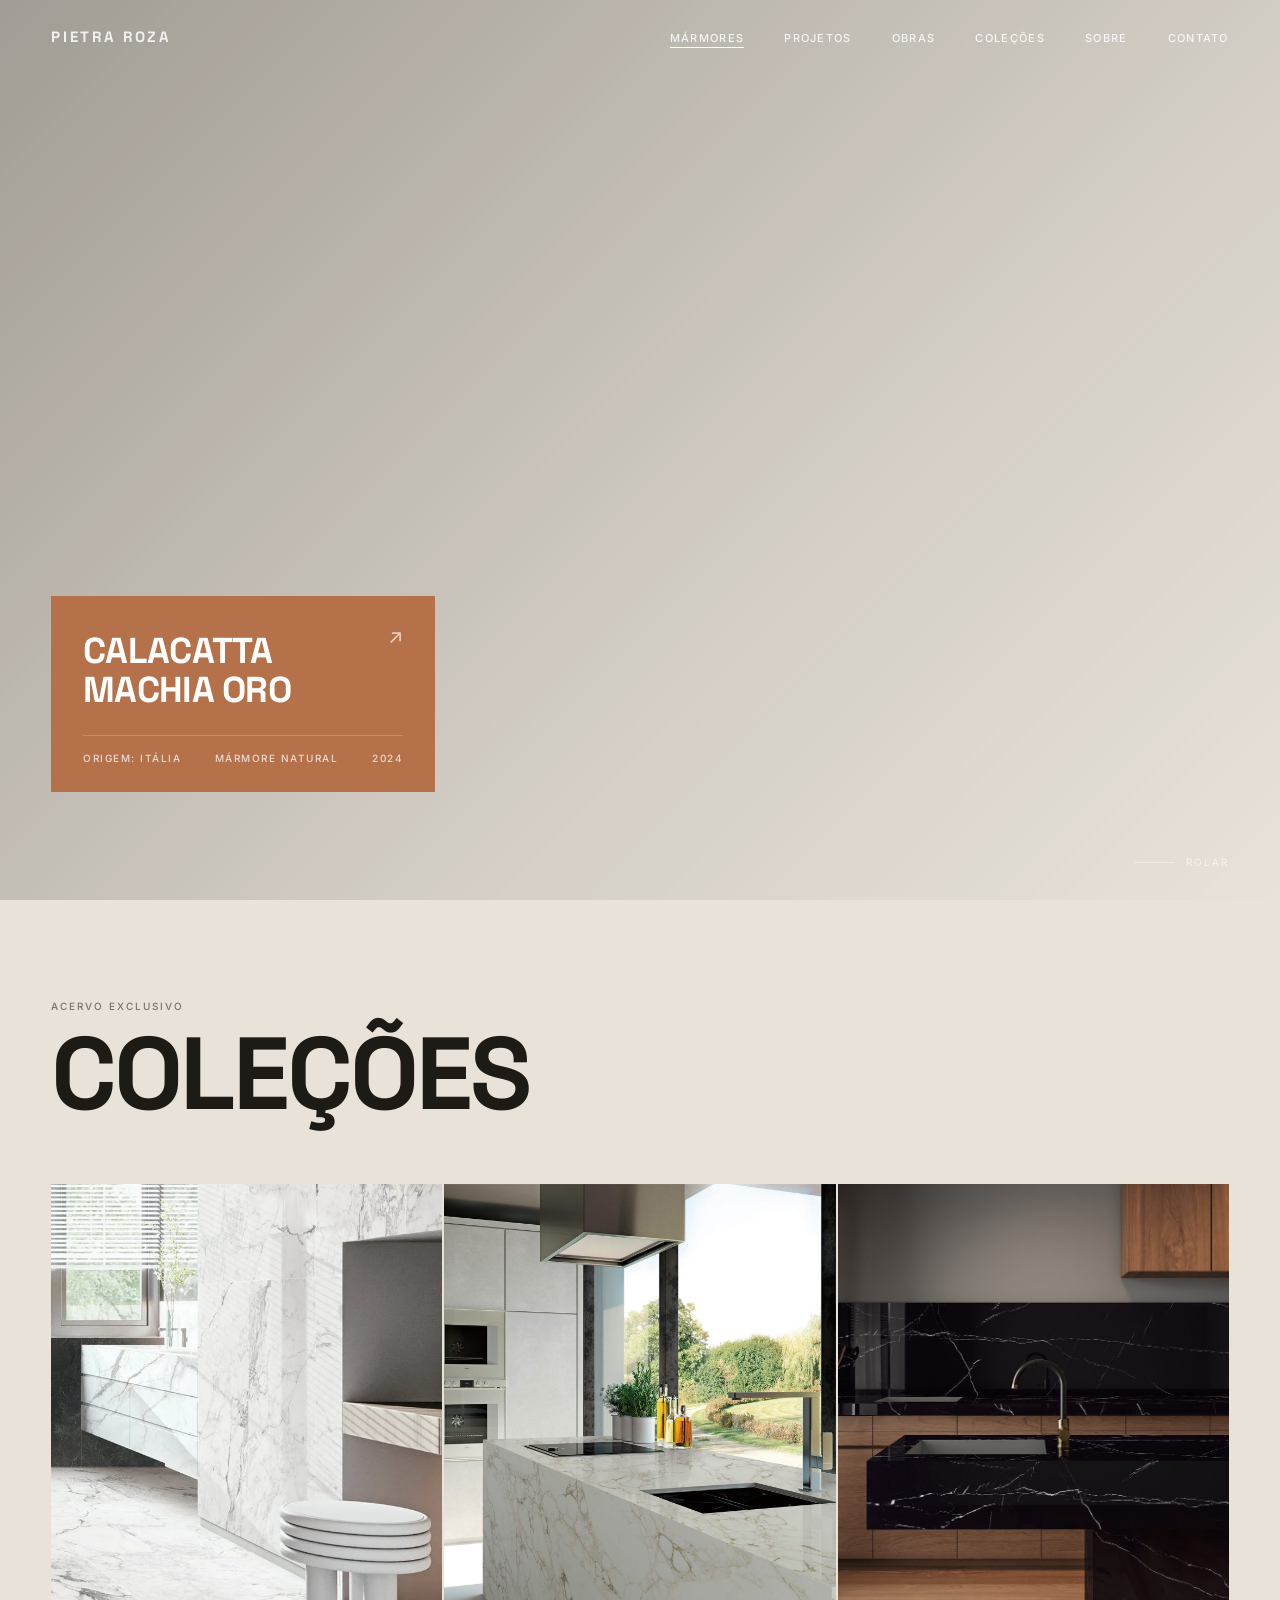
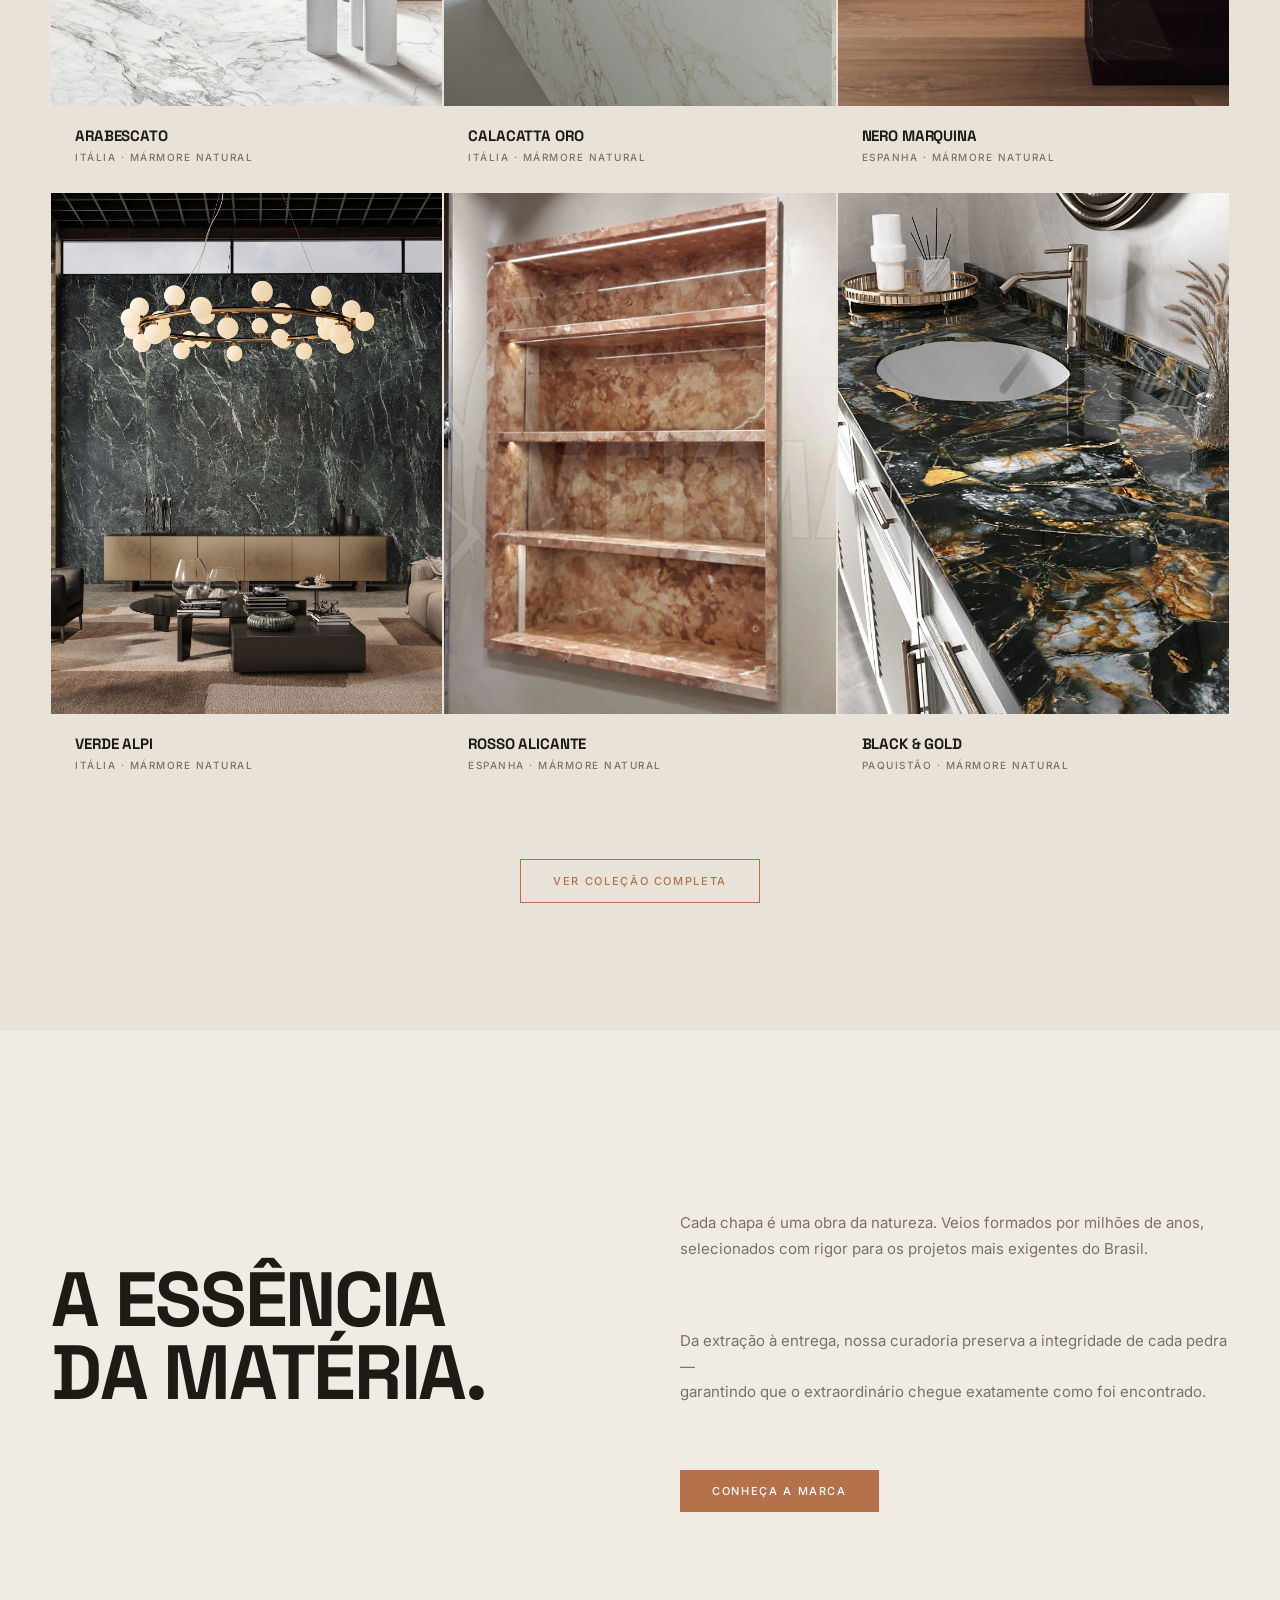
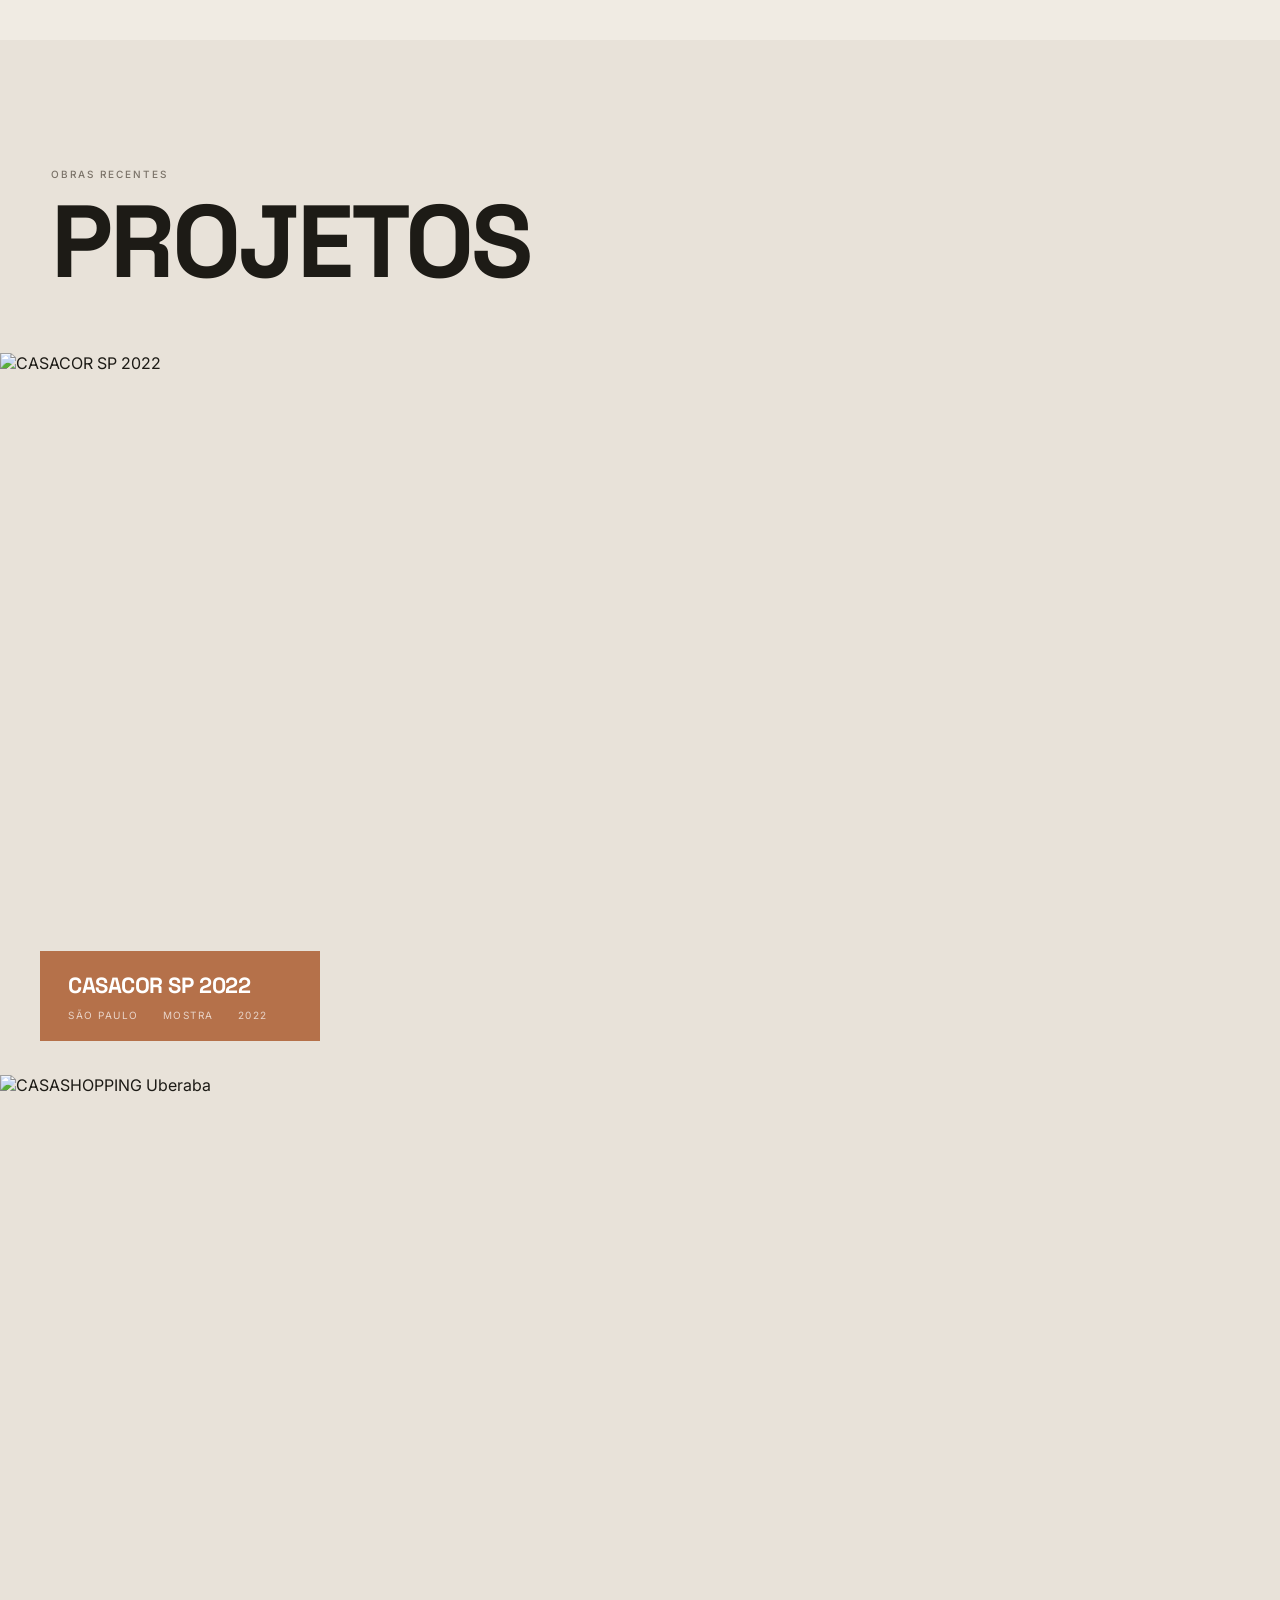
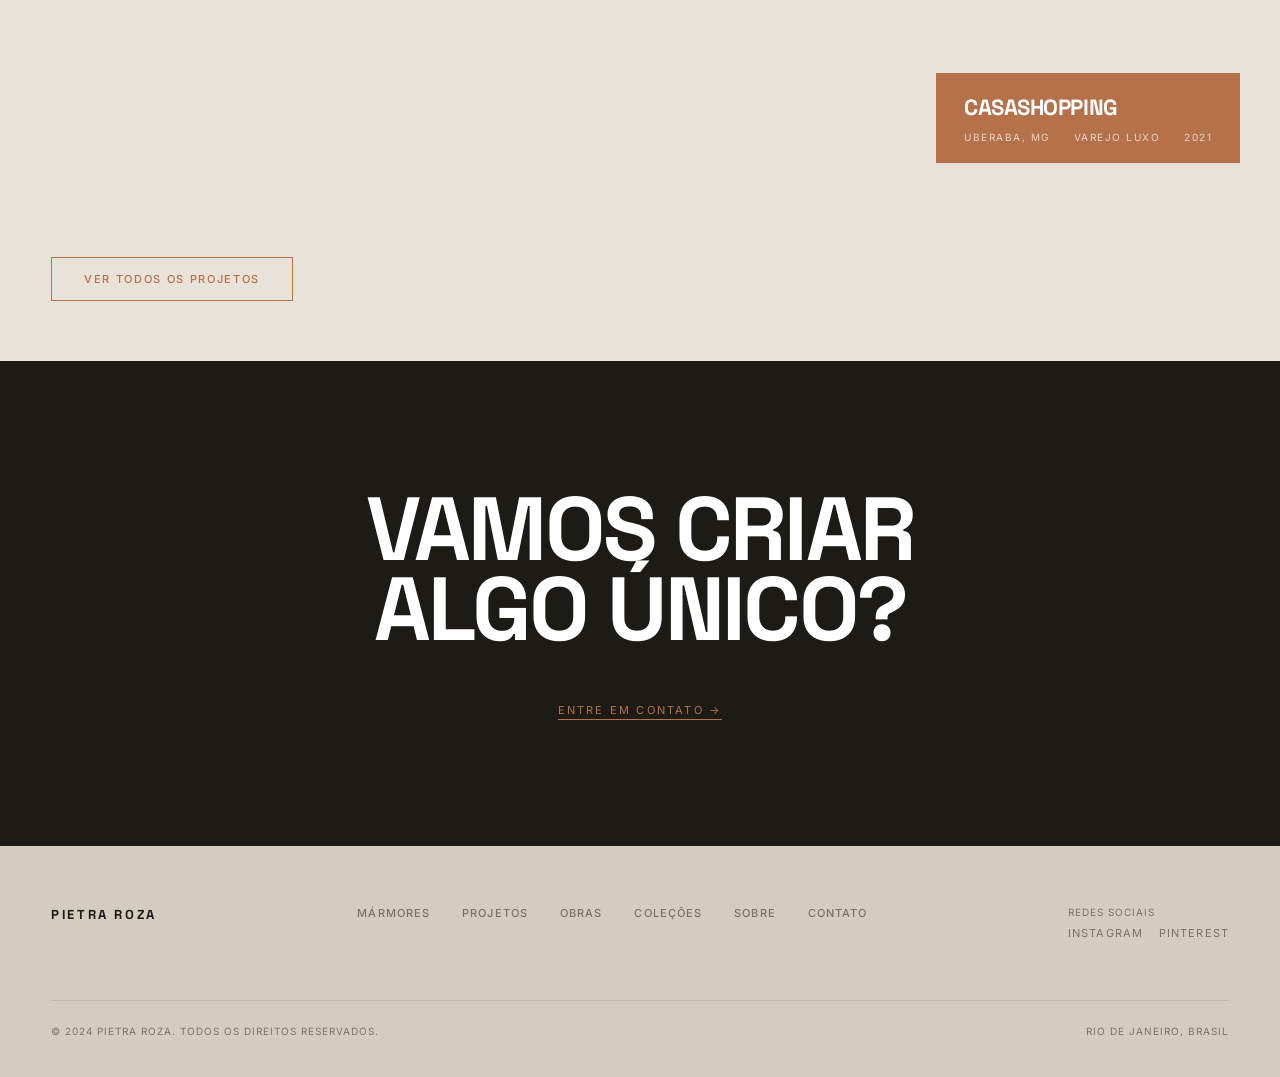
==== commit c4447df2: "Update index.html" ====
--- a/index.html
+++ b/index.html
@@ -90,7 +90,7 @@
       <!-- Produto 1 -->
       <a href="material-category.html" class="product-card reveal" data-delay="0.1">
         <div class="product-card-img reveal-img">
-          <img src="assets/img/home/Arabescato.webp" alt="Mármore Arabescato">
+          <img src="assets/img/Home/Arabescato.webp" alt="Mármore Arabescato">
         </div>
         <div class="product-card-info">
           <p class="product-card-name">Arabescato</p>
@@ -101,7 +101,7 @@
       <!-- Produto 2 -->
       <a href="material-category.html" class="product-card reveal" data-delay="0.2">
         <div class="product-card-img reveal-img">
-          <img src="assets/img/home/calacatta oro.jpg" alt="Mármore Calacatta Oro">
+          <img src="assets/img/Home/calacatta%20oro.jpg" alt="Mármore Calacatta Oro">
         </div>
         <div class="product-card-info">
           <p class="product-card-name">Calacatta Oro</p>
@@ -112,7 +112,7 @@
       <!-- Produto 3 -->
       <a href="material-category.html" class="product-card reveal" data-delay="0.3">
         <div class="product-card-img reveal-img">
-          <img src="assets/img/home/NERO MARQUINA.jpg" alt="Mármore Nero Marquina">
+          <img src="assets/img/Home/NERO%20MARQUINA.jpg" alt="Mármore Nero Marquina">
         </div>
         <div class="product-card-info">
           <p class="product-card-name">Nero Marquina</p>
@@ -123,7 +123,7 @@
       <!-- Produto 4 -->
       <a href="material-category.html" class="product-card reveal" data-delay="0.1">
         <div class="product-card-img reveal-img">
-          <img src="assets/img/home/verde alpi.jpg" alt="Mármore Verde Alpi">
+          <img src="assets/img/Home/verde%20alpi.jpg" alt="Mármore Verde Alpi">
         </div>
         <div class="product-card-info">
           <p class="product-card-name">Verde Alpi</p>
@@ -134,7 +134,7 @@
       <!-- Produto 5 -->
       <a href="material-category.html" class="product-card reveal" data-delay="0.2">
         <div class="product-card-img reveal-img">
-          <img src="assets/img/home/rosso alicante.webp" alt="Mármore Rosso Alicante">
+          <img src="assets/img/Home/rosso%20alicante.webp" alt="Mármore Rosso Alicante">
         </div>
         <div class="product-card-info">
           <p class="product-card-name">Rosso Alicante</p>
@@ -145,7 +145,7 @@
       <!-- Produto 6 -->
       <a href="material-category.html" class="product-card reveal" data-delay="0.3">
         <div class="product-card-img reveal-img">
-          <img src="assets/img/home/black & gold.jpg" alt="Mármore Black and Gold">
+          <img src="assets/img/Home/black%20%26%20gold.jpg" alt="Mármore Black and Gold">
         </div>
         <div class="product-card-info">
           <p class="product-card-name">Black & Gold</p>
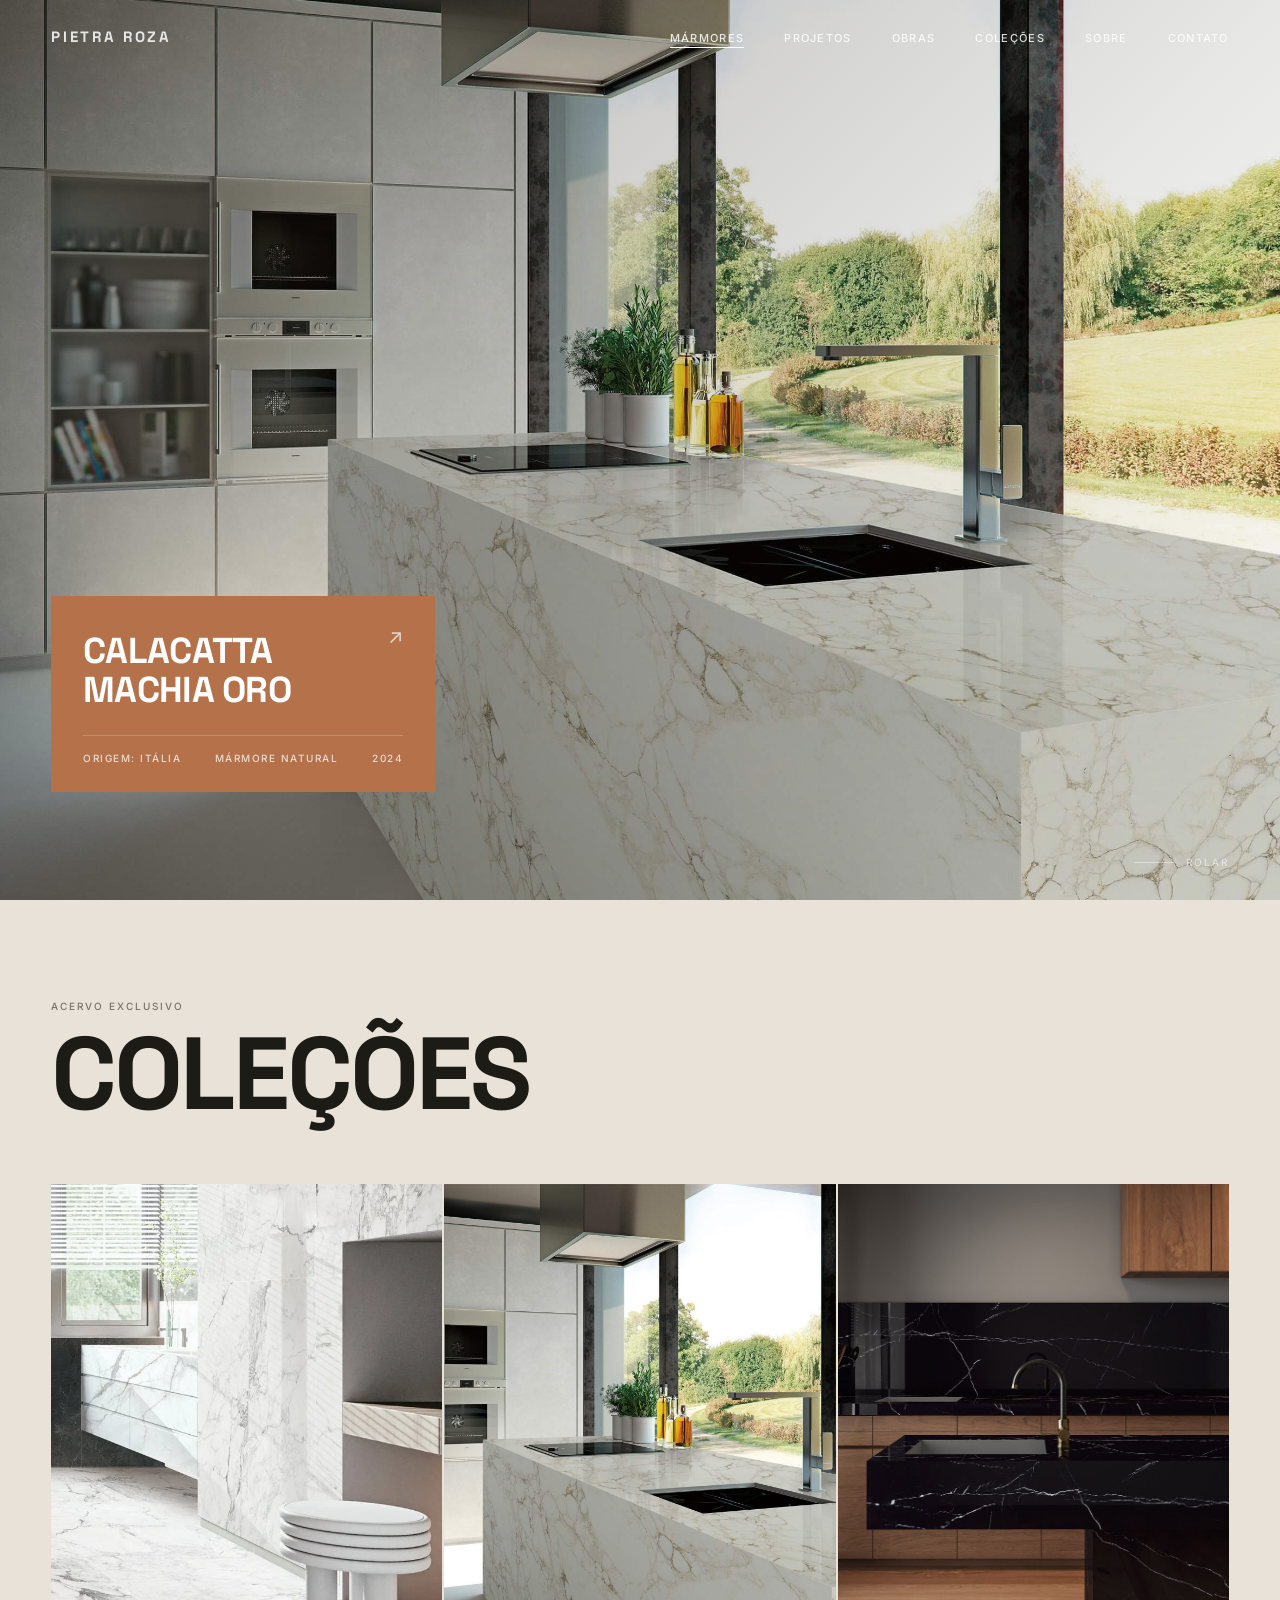
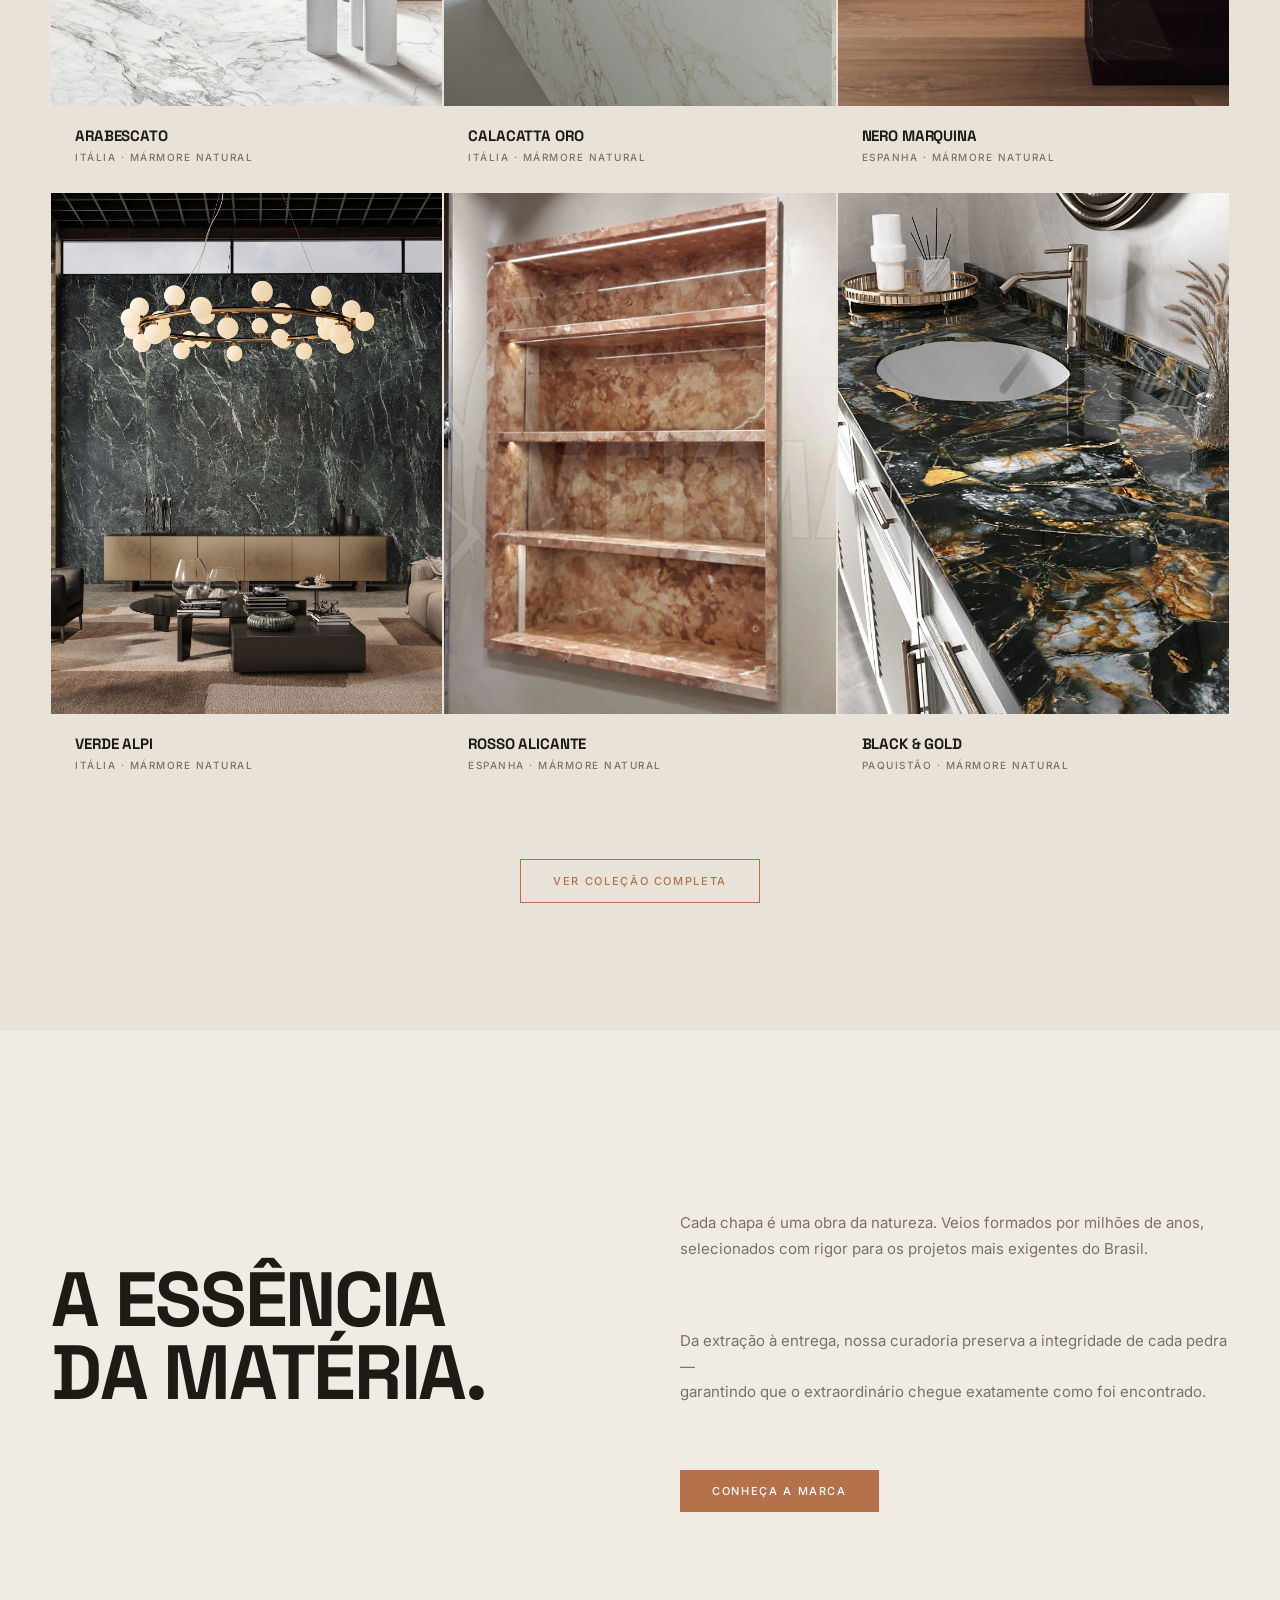
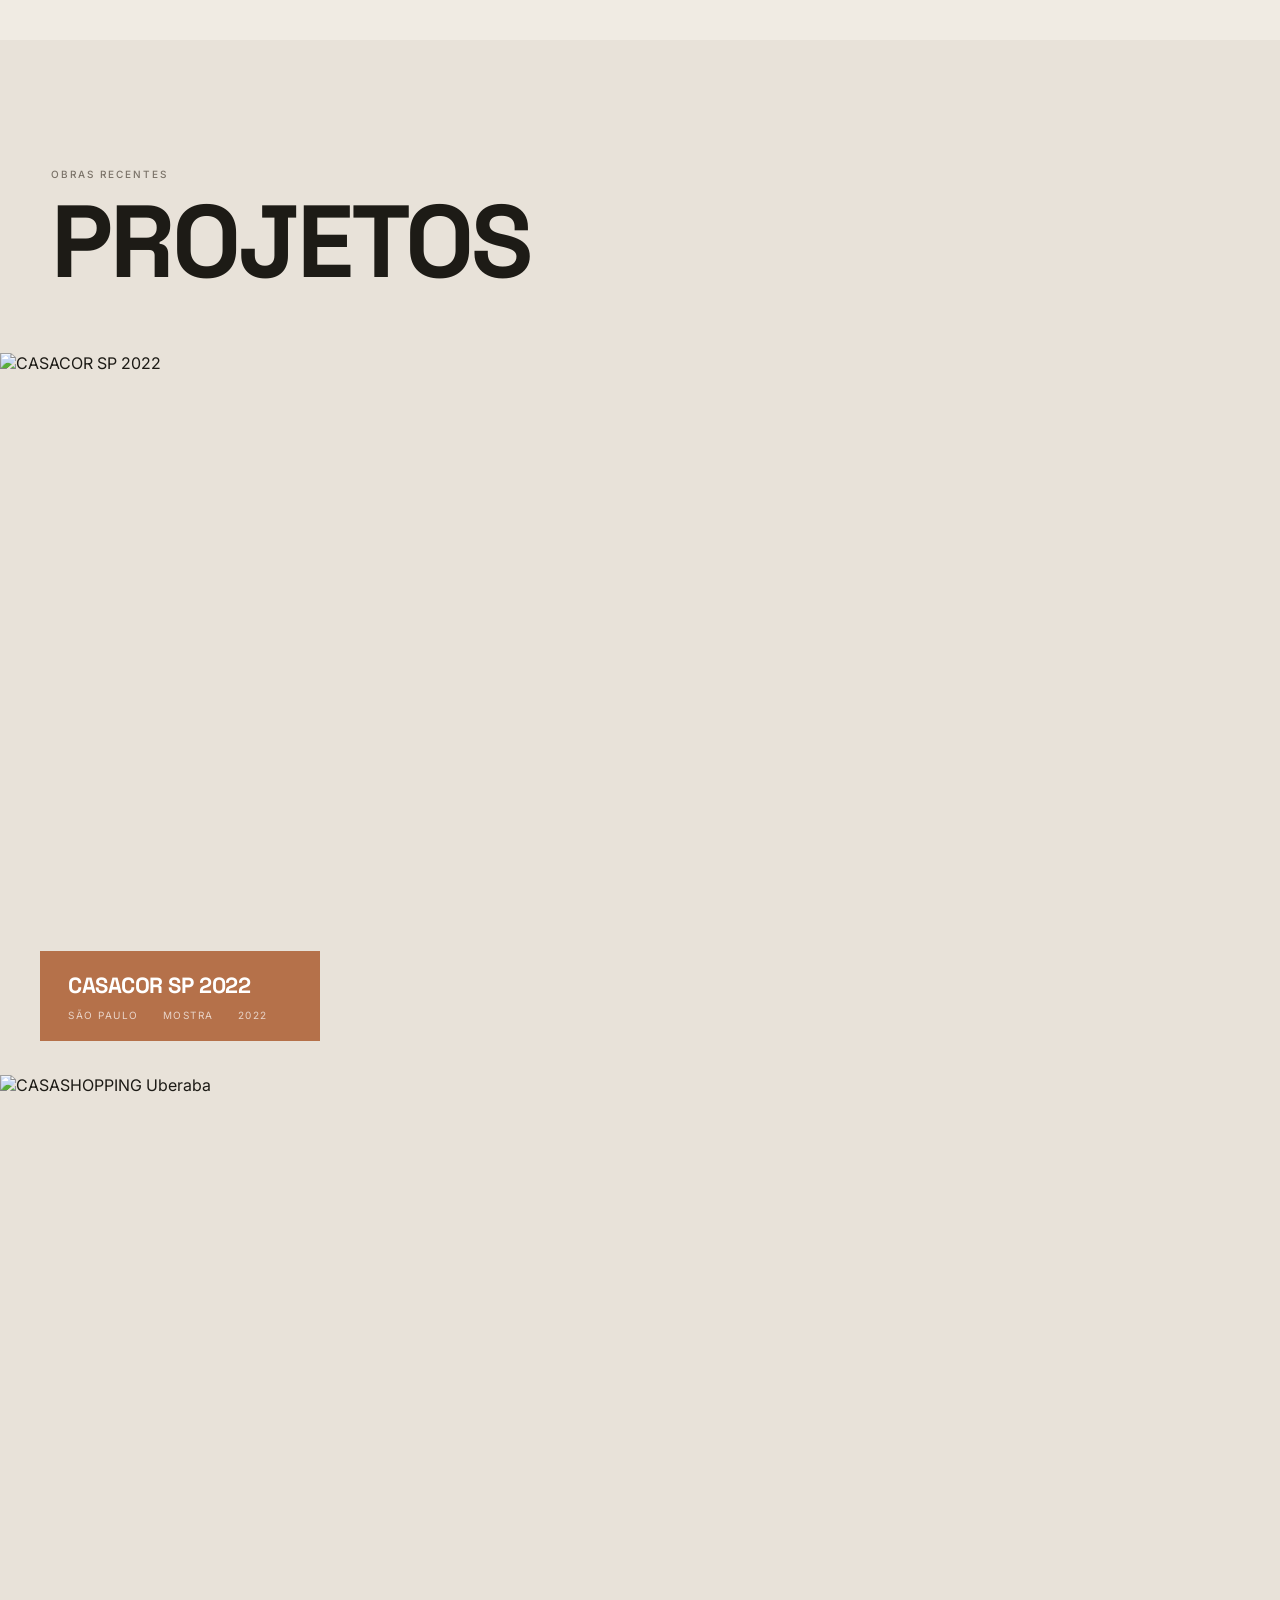
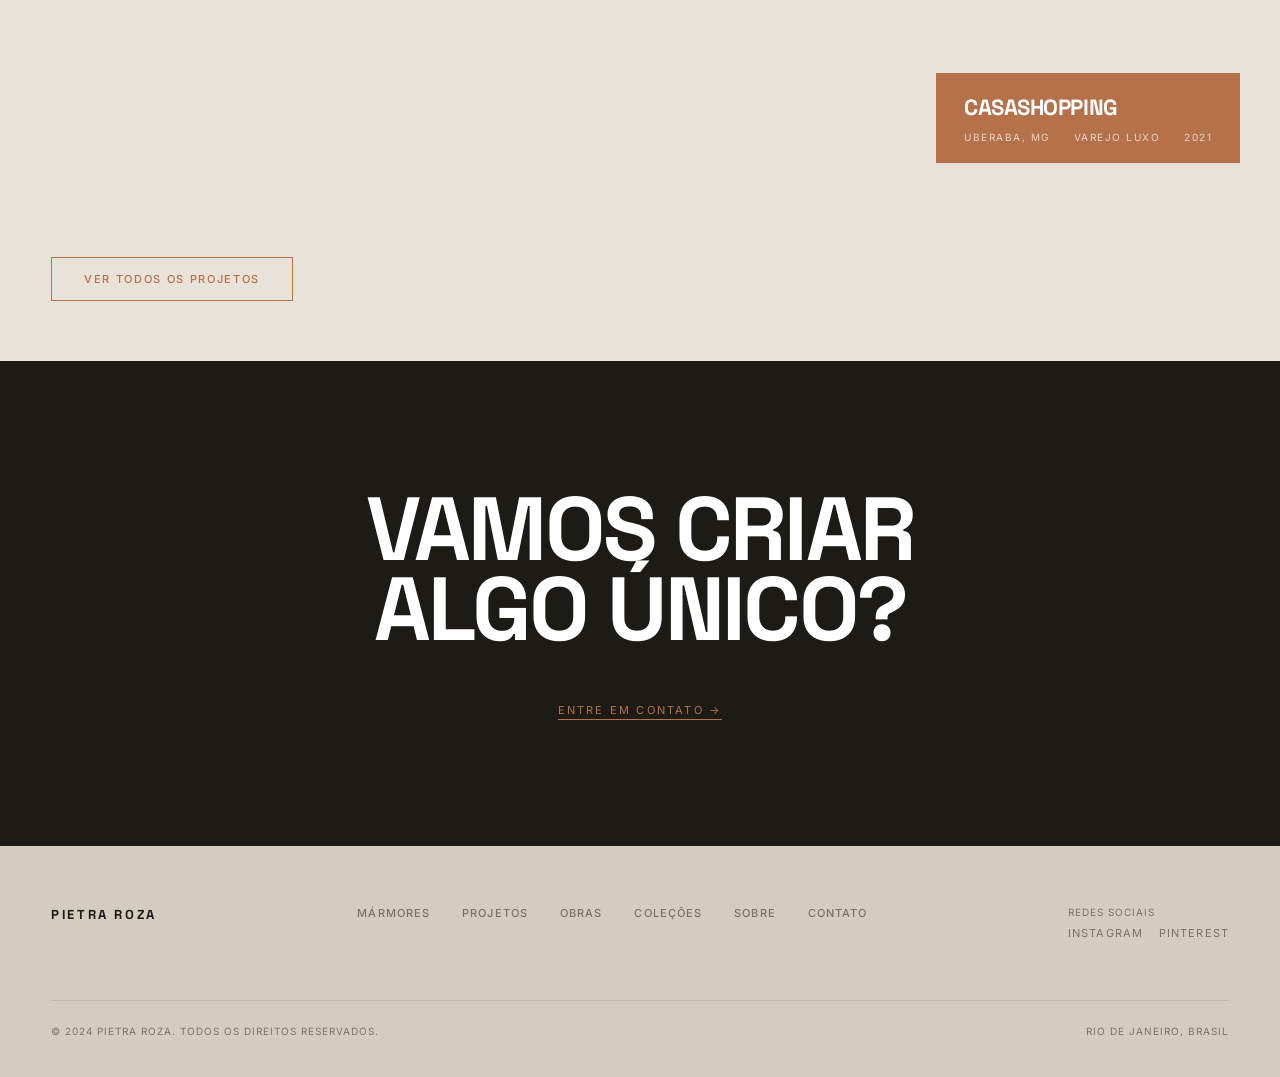
==== commit 4f3756e6: "Update index.html" ====
--- a/index.html
+++ b/index.html
@@ -58,7 +58,7 @@
   <section class="hero-fullscreen">
     <div class="hero-bg">
       <img
-        src="/assets/img/home/calacatta oro.jpg"
+        src="/assets/img/Home/calacatta-oro.jpg"
         alt="Mármore Calacatta Machia Oro"
         loading="eager"
       >
